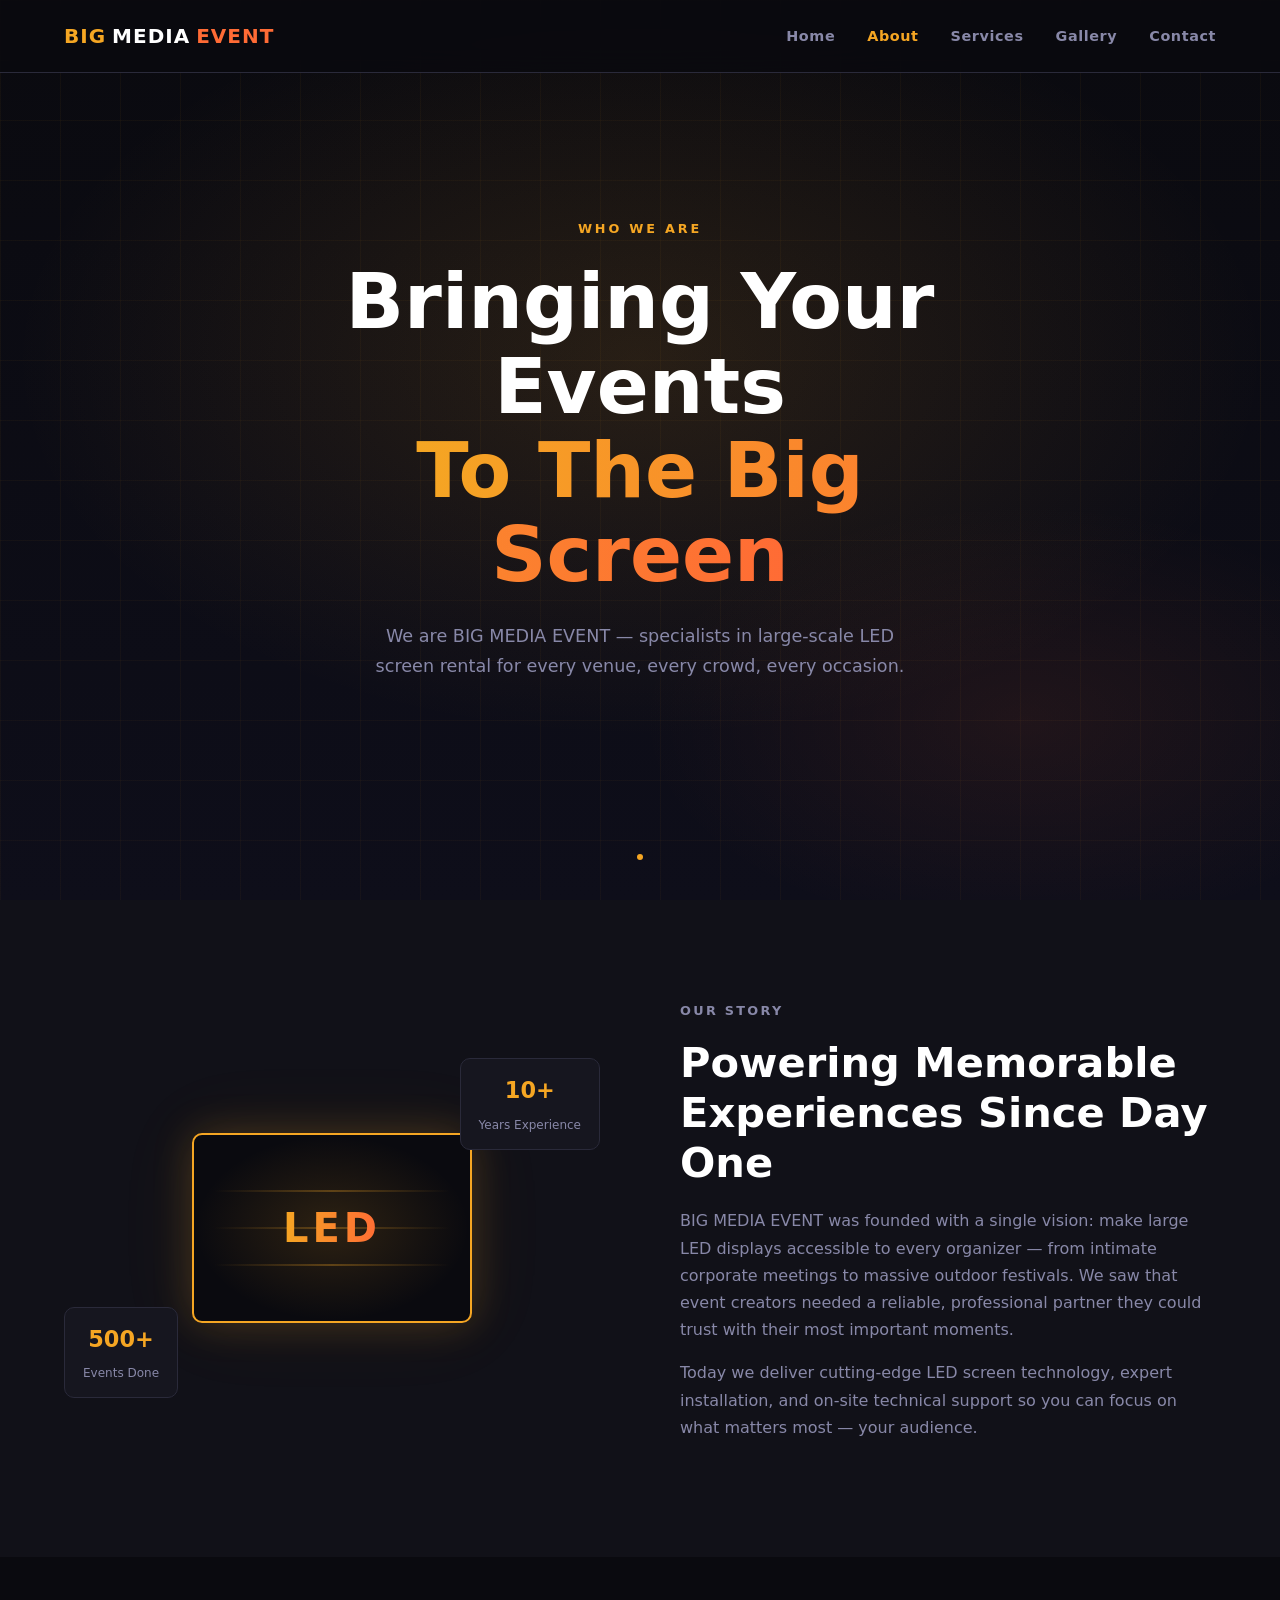
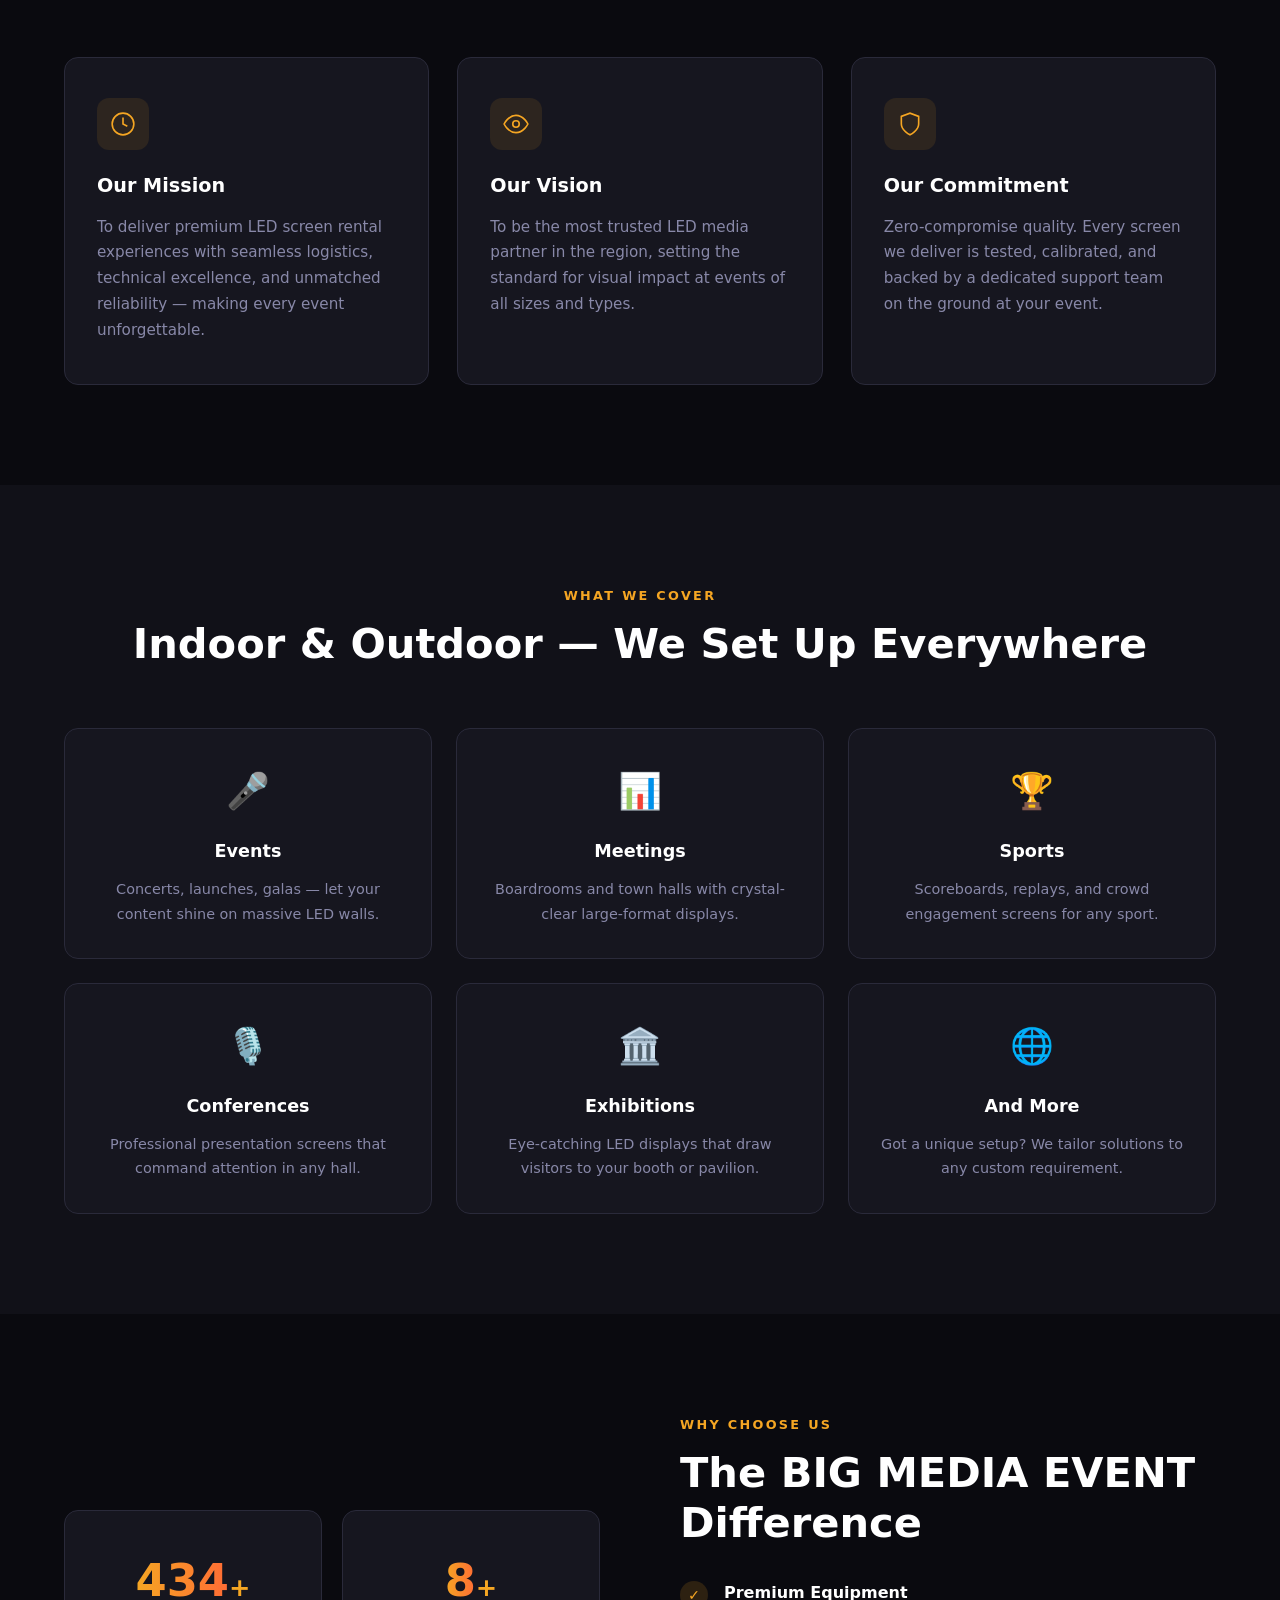
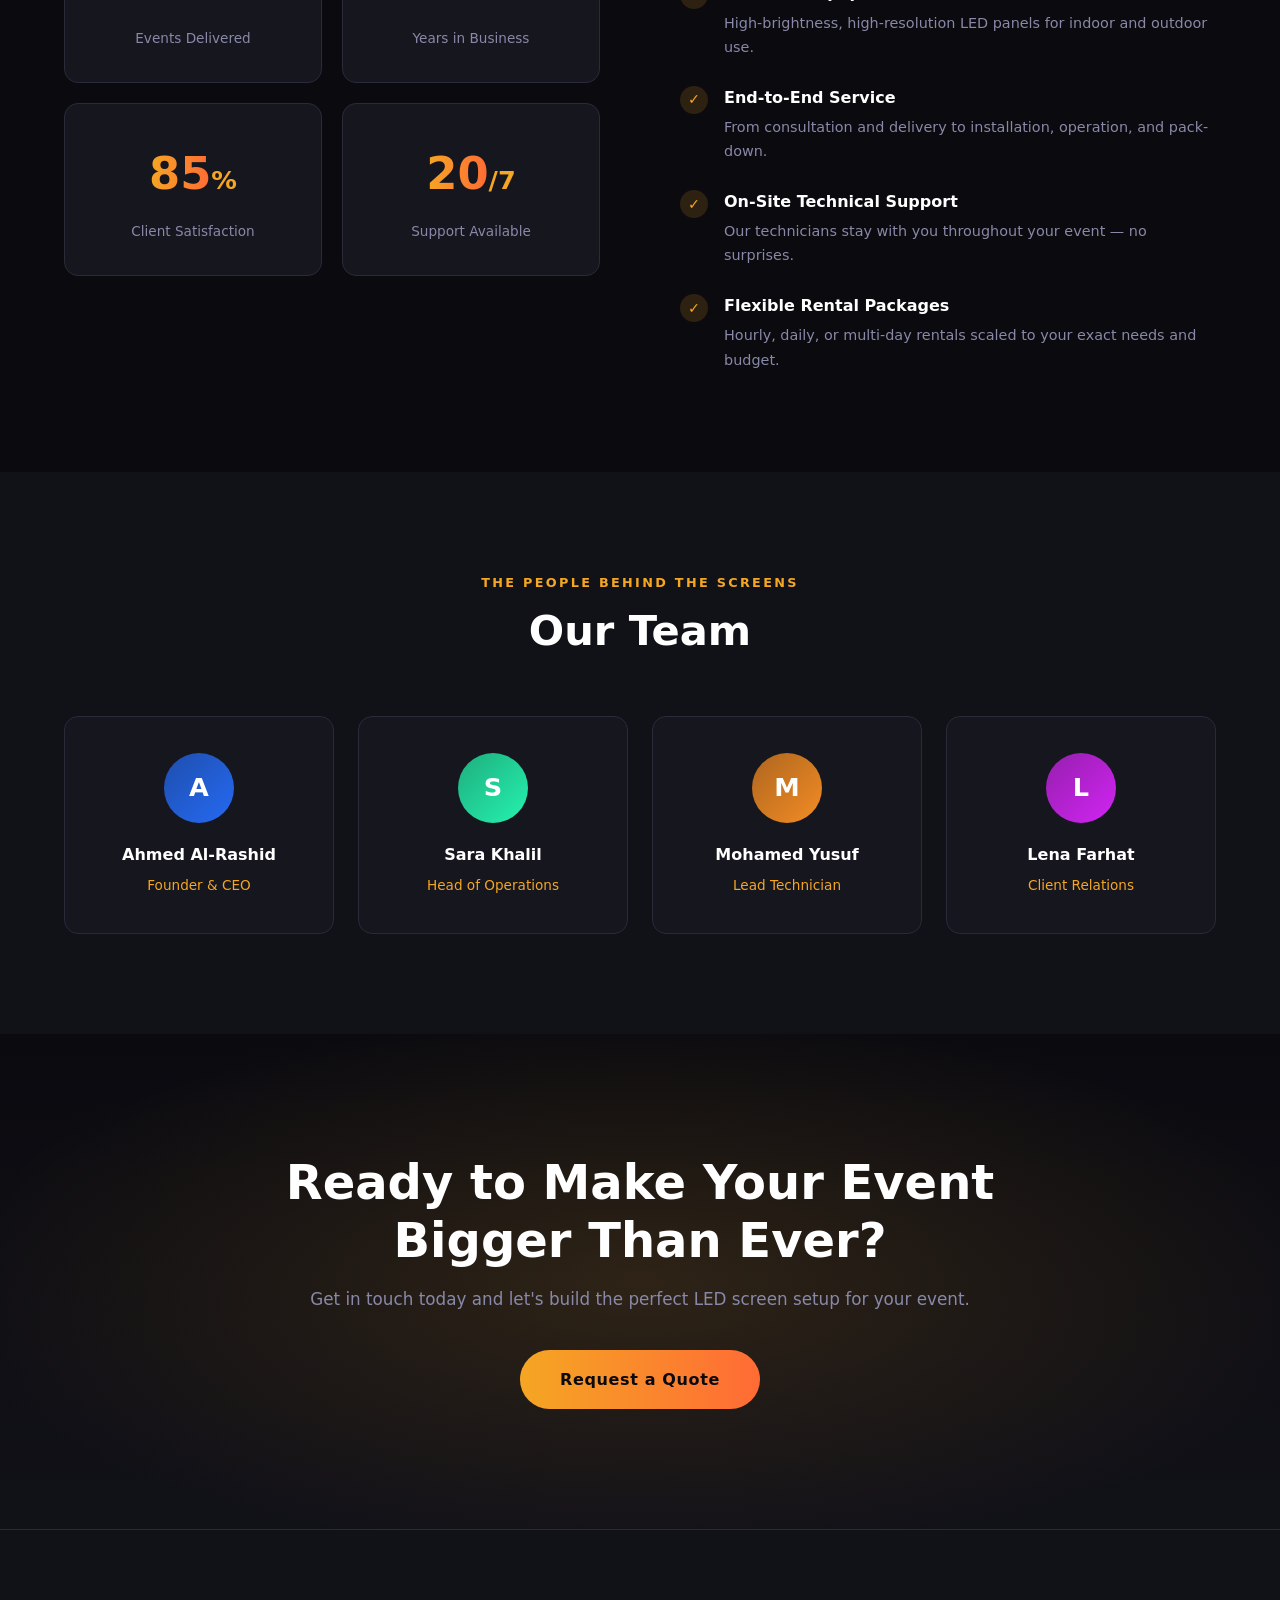
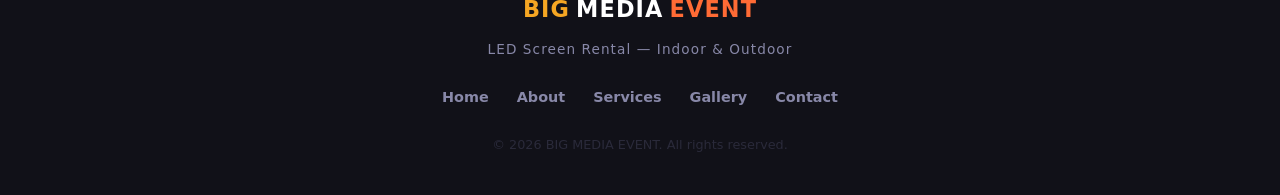
==== about.html @ 934702ff "Add About Us page with HTML, CSS, and JS - Full About Us page for BIG MEDIA EVENT LED screen rental " ====
<!DOCTYPE html>
<html lang="en">
<head>
  <meta charset="UTF-8" />
  <meta name="viewport" content="width=device-width, initial-scale=1.0" />
  <title>About Us | BIG MEDIA EVENT</title>
  <link rel="stylesheet" href="about.css" />
</head>
<body>

  <!-- NAV -->
  <header class="navbar">
    <div class="nav-container">
      <div class="logo">
        <span class="logo-big">BIG</span>
        <span class="logo-media">MEDIA</span>
        <span class="logo-event">EVENT</span>
      </div>
      <nav class="nav-links">
        <a href="#">Home</a>
        <a href="about.html" class="active">About</a>
        <a href="#">Services</a>
        <a href="#">Gallery</a>
        <a href="#">Contact</a>
      </nav>
      <button class="hamburger" id="hamburger" aria-label="Toggle menu">
        <span></span><span></span><span></span>
      </button>
    </div>
    <div class="mobile-menu" id="mobileMenu">
      <a href="#">Home</a>
      <a href="about.html" class="active">About</a>
      <a href="#">Services</a>
      <a href="#">Gallery</a>
      <a href="#">Contact</a>
    </div>
  </header>

  <!-- HERO -->
  <section class="hero">
    <div class="hero-bg"></div>
    <div class="hero-content" data-animate>
      <p class="hero-eyebrow">Who We Are</p>
      <h1>Bringing Your Events<br /><span>To The Big Screen</span></h1>
      <p class="hero-sub">
        We are BIG MEDIA EVENT — specialists in large-scale LED screen rental
        for every venue, every crowd, every occasion.
      </p>
    </div>
    <div class="hero-scroll">
      <div class="scroll-dot"></div>
    </div>
  </section>

  <!-- STORY -->
  <section class="story section">
    <div class="container grid-2">
      <div class="story-visual" data-animate>
        <div class="screen-mockup">
          <div class="screen-inner">
            <div class="screen-glow"></div>
            <div class="screen-lines">
              <div class="line l1"></div>
              <div class="line l2"></div>
              <div class="line l3"></div>
            </div>
            <span class="screen-label">LED</span>
          </div>
        </div>
        <div class="stat-badge b1"><strong>500+</strong><span>Events Done</span></div>
        <div class="stat-badge b2"><strong>10+</strong><span>Years Experience</span></div>
      </div>
      <div class="story-text" data-animate>
        <p class="section-eyebrow">Our Story</p>
        <h2>Powering Memorable<br />Experiences Since Day One</h2>
        <p>
          BIG MEDIA EVENT was founded with a single vision: make large LED displays
          accessible to every organizer — from intimate corporate meetings to
          massive outdoor festivals. We saw that event creators needed a reliable,
          professional partner they could trust with their most important moments.
        </p>
        <p>
          Today we deliver cutting-edge LED screen technology, expert installation,
          and on-site technical support so you can focus on what matters most —
          your audience.
        </p>
      </div>
    </div>
  </section>

  <!-- MISSION / VISION -->
  <section class="mv section">
    <div class="container">
      <div class="mv-grid">
        <div class="mv-card" data-animate>
          <div class="mv-icon">
            <svg viewBox="0 0 24 24" fill="none" stroke="currentColor" stroke-width="1.5">
              <circle cx="12" cy="12" r="10"/><path d="M12 6v6l4 2"/>
            </svg>
          </div>
          <h3>Our Mission</h3>
          <p>
            To deliver premium LED screen rental experiences with seamless
            logistics, technical excellence, and unmatched reliability — making
            every event unforgettable.
          </p>
        </div>
        <div class="mv-card" data-animate>
          <div class="mv-icon">
            <svg viewBox="0 0 24 24" fill="none" stroke="currentColor" stroke-width="1.5">
              <path d="M1 12s4-8 11-8 11 8 11 8-4 8-11 8-11-8-11-8z"/><circle cx="12" cy="12" r="3"/>
            </svg>
          </div>
          <h3>Our Vision</h3>
          <p>
            To be the most trusted LED media partner in the region, setting the
            standard for visual impact at events of all sizes and types.
          </p>
        </div>
        <div class="mv-card" data-animate>
          <div class="mv-icon">
            <svg viewBox="0 0 24 24" fill="none" stroke="currentColor" stroke-width="1.5">
              <path d="M12 22s8-4 8-10V5l-8-3-8 3v7c0 6 8 10 8 10z"/>
            </svg>
          </div>
          <h3>Our Commitment</h3>
          <p>
            Zero-compromise quality. Every screen we deliver is tested, calibrated,
            and backed by a dedicated support team on the ground at your event.
          </p>
        </div>
      </div>
    </div>
  </section>

  <!-- WHAT WE COVER -->
  <section class="services section">
    <div class="container">
      <div class="section-header" data-animate>
        <p class="section-eyebrow">What We Cover</p>
        <h2>Indoor & Outdoor — We Set Up Everywhere</h2>
      </div>
      <div class="services-grid">
        <div class="service-card" data-animate>
          <div class="service-icon">🎤</div>
          <h4>Events</h4>
          <p>Concerts, launches, galas — let your content shine on massive LED walls.</p>
        </div>
        <div class="service-card" data-animate>
          <div class="service-icon">📊</div>
          <h4>Meetings</h4>
          <p>Boardrooms and town halls with crystal-clear large-format displays.</p>
        </div>
        <div class="service-card" data-animate>
          <div class="service-icon">🏆</div>
          <h4>Sports</h4>
          <p>Scoreboards, replays, and crowd engagement screens for any sport.</p>
        </div>
        <div class="service-card" data-animate>
          <div class="service-icon">🎙️</div>
          <h4>Conferences</h4>
          <p>Professional presentation screens that command attention in any hall.</p>
        </div>
        <div class="service-card" data-animate>
          <div class="service-icon">🏛️</div>
          <h4>Exhibitions</h4>
          <p>Eye-catching LED displays that draw visitors to your booth or pavilion.</p>
        </div>
        <div class="service-card" data-animate>
          <div class="service-icon">🌐</div>
          <h4>And More</h4>
          <p>Got a unique setup? We tailor solutions to any custom requirement.</p>
        </div>
      </div>
    </div>
  </section>

  <!-- WHY US -->
  <section class="why section">
    <div class="container grid-2 flip">
      <div class="why-text" data-animate>
        <p class="section-eyebrow">Why Choose Us</p>
        <h2>The BIG MEDIA EVENT Difference</h2>
        <ul class="why-list">
          <li data-animate>
            <span class="check">✓</span>
            <div>
              <strong>Premium Equipment</strong>
              <p>High-brightness, high-resolution LED panels for indoor and outdoor use.</p>
            </div>
          </li>
          <li data-animate>
            <span class="check">✓</span>
            <div>
              <strong>End-to-End Service</strong>
              <p>From consultation and delivery to installation, operation, and pack-down.</p>
            </div>
          </li>
          <li data-animate>
            <span class="check">✓</span>
            <div>
              <strong>On-Site Technical Support</strong>
              <p>Our technicians stay with you throughout your event — no surprises.</p>
            </div>
          </li>
          <li data-animate>
            <span class="check">✓</span>
            <div>
              <strong>Flexible Rental Packages</strong>
              <p>Hourly, daily, or multi-day rentals scaled to your exact needs and budget.</p>
            </div>
          </li>
        </ul>
      </div>
      <div class="why-visual" data-animate>
        <div class="stats-block">
          <div class="stat">
            <span class="stat-num" data-count="500">0</span><span class="stat-plus">+</span>
            <p>Events Delivered</p>
          </div>
          <div class="stat">
            <span class="stat-num" data-count="10">0</span><span class="stat-plus">+</span>
            <p>Years in Business</p>
          </div>
          <div class="stat">
            <span class="stat-num" data-count="98">0</span><span class="stat-plus">%</span>
            <p>Client Satisfaction</p>
          </div>
          <div class="stat">
            <span class="stat-num" data-count="24">0</span><span class="stat-plus">/7</span>
            <p>Support Available</p>
          </div>
        </div>
      </div>
    </div>
  </section>

  <!-- TEAM -->
  <section class="team section">
    <div class="container">
      <div class="section-header" data-animate>
        <p class="section-eyebrow">The People Behind The Screens</p>
        <h2>Our Team</h2>
      </div>
      <div class="team-grid">
        <div class="team-card" data-animate>
          <div class="team-avatar" style="--hue:220">A</div>
          <h4>Ahmed Al-Rashid</h4>
          <p>Founder & CEO</p>
        </div>
        <div class="team-card" data-animate>
          <div class="team-avatar" style="--hue:160">S</div>
          <h4>Sara Khalil</h4>
          <p>Head of Operations</p>
        </div>
        <div class="team-card" data-animate>
          <div class="team-avatar" style="--hue:30">M</div>
          <h4>Mohamed Yusuf</h4>
          <p>Lead Technician</p>
        </div>
        <div class="team-card" data-animate>
          <div class="team-avatar" style="--hue:290">L</div>
          <h4>Lena Farhat</h4>
          <p>Client Relations</p>
        </div>
      </div>
    </div>
  </section>

  <!-- CTA -->
  <section class="cta section">
    <div class="cta-bg"></div>
    <div class="container cta-inner" data-animate>
      <h2>Ready to Make Your Event<br />Bigger Than Ever?</h2>
      <p>Get in touch today and let's build the perfect LED screen setup for your event.</p>
      <a href="#" class="btn-primary">Request a Quote</a>
    </div>
  </section>

  <!-- FOOTER -->
  <footer class="footer">
    <div class="container footer-inner">
      <div class="logo">
        <span class="logo-big">BIG</span>
        <span class="logo-media">MEDIA</span>
        <span class="logo-event">EVENT</span>
      </div>
      <p class="footer-tagline">LED Screen Rental — Indoor & Outdoor</p>
      <div class="footer-links">
        <a href="#">Home</a>
        <a href="about.html">About</a>
        <a href="#">Services</a>
        <a href="#">Gallery</a>
        <a href="#">Contact</a>
      </div>
      <p class="footer-copy">&copy; 2026 BIG MEDIA EVENT. All rights reserved.</p>
    </div>
  </footer>

  <script src="about.js"></script>
</body>
</html>
---- about.css ----
/* =============================
   RESET & BASE
============================= */
*, *::before, *::after { box-sizing: border-box; margin: 0; padding: 0; }

:root {
  --clr-bg:       #0a0a0f;
  --clr-surface:  #111118;
  --clr-card:     #16161f;
  --clr-border:   #2a2a3a;
  --clr-primary:  #f5a623;
  --clr-accent:   #ff6b35;
  --clr-text:     #e8e8f0;
  --clr-muted:    #8888a8;
  --clr-white:    #ffffff;
  --radius:       14px;
  --transition:   0.35s ease;
  --max-w:        1200px;
}

html { scroll-behavior: smooth; }

body {
  background: var(--clr-bg);
  color: var(--clr-text);
  font-family: 'Segoe UI', system-ui, -apple-system, sans-serif;
  font-size: 16px;
  line-height: 1.7;
  overflow-x: hidden;
}

/* =============================
   UTILITY
============================= */
.container {
  width: 90%;
  max-width: var(--max-w);
  margin-inline: auto;
}

.section { padding: 100px 0; }

.section-eyebrow {
  font-size: 0.8rem;
  font-weight: 700;
  letter-spacing: 0.18em;
  text-transform: uppercase;
  color: var(--clr-primary);
  margin-bottom: 12px;
}

.section-header {
  text-align: center;
  margin-bottom: 60px;
}

.section-header h2 { font-size: clamp(1.8rem, 3.5vw, 2.6rem); }

h2 {
  font-size: clamp(1.8rem, 3.5vw, 2.6rem);
  font-weight: 800;
  line-height: 1.2;
  color: var(--clr-white);
}

.grid-2 {
  display: grid;
  grid-template-columns: 1fr 1fr;
  gap: 80px;
  align-items: center;
}

.flip { direction: rtl; }
.flip > * { direction: ltr; }

/* =============================
   ANIMATIONS
============================= */
[data-animate] {
  opacity: 0;
  transform: translateY(30px);
  transition: opacity 0.7s ease, transform 0.7s ease;
}
[data-animate].visible {
  opacity: 1;
  transform: translateY(0);
}

/* =============================
   NAVBAR
============================= */
.navbar {
  position: fixed;
  top: 0; left: 0; right: 0;
  z-index: 1000;
  background: rgba(10,10,15,0.85);
  backdrop-filter: blur(16px);
  border-bottom: 1px solid var(--clr-border);
}

.nav-container {
  width: 90%;
  max-width: var(--max-w);
  margin-inline: auto;
  display: flex;
  align-items: center;
  justify-content: space-between;
  height: 72px;
}

.logo {
  font-size: 1.25rem;
  font-weight: 900;
  letter-spacing: 0.05em;
  display: flex;
  gap: 6px;
}
.logo-big    { color: var(--clr-primary); }
.logo-media  { color: var(--clr-white); }
.logo-event  { color: var(--clr-accent); }

.nav-links {
  display: flex;
  gap: 32px;
}

.nav-links a {
  color: var(--clr-muted);
  text-decoration: none;
  font-size: 0.9rem;
  font-weight: 600;
  letter-spacing: 0.04em;
  transition: color var(--transition);
}
.nav-links a:hover,
.nav-links a.active { color: var(--clr-primary); }

.hamburger {
  display: none;
  flex-direction: column;
  gap: 5px;
  background: none;
  border: none;
  cursor: pointer;
  padding: 4px;
}
.hamburger span {
  display: block;
  width: 24px;
  height: 2px;
  background: var(--clr-text);
  border-radius: 2px;
  transition: var(--transition);
}

.mobile-menu {
  display: none;
  flex-direction: column;
  gap: 0;
  background: var(--clr-surface);
  border-top: 1px solid var(--clr-border);
  padding: 16px 24px;
}
.mobile-menu a {
  color: var(--clr-muted);
  text-decoration: none;
  font-size: 1rem;
  font-weight: 600;
  padding: 10px 0;
  border-bottom: 1px solid var(--clr-border);
  transition: color var(--transition);
}
.mobile-menu a:last-child { border-bottom: none; }
.mobile-menu a.active,
.mobile-menu a:hover { color: var(--clr-primary); }
.mobile-menu.open { display: flex; }

/* =============================
   HERO
============================= */
.hero {
  position: relative;
  min-height: 100vh;
  display: flex;
  align-items: center;
  justify-content: center;
  overflow: hidden;
  text-align: center;
}

.hero-bg {
  position: absolute;
  inset: 0;
  background:
    radial-gradient(ellipse 70% 60% at 50% 40%, rgba(245,166,35,0.12) 0%, transparent 70%),
    radial-gradient(ellipse 50% 40% at 80% 80%, rgba(255,107,53,0.08) 0%, transparent 60%),
    linear-gradient(180deg, #0a0a0f 0%, #0e0e1a 100%);
}

/* animated grid lines */
.hero-bg::after {
  content: '';
  position: absolute;
  inset: 0;
  background-image:
    linear-gradient(rgba(245,166,35,0.04) 1px, transparent 1px),
    linear-gradient(90deg, rgba(245,166,35,0.04) 1px, transparent 1px);
  background-size: 60px 60px;
  animation: gridMove 12s linear infinite;
}

@keyframes gridMove {
  0%   { background-position: 0 0; }
  100% { background-position: 60px 60px; }
}

.hero-content {
  position: relative;
  z-index: 1;
  max-width: 760px;
  padding: 0 24px;
}

.hero-eyebrow {
  font-size: 0.8rem;
  font-weight: 700;
  letter-spacing: 0.22em;
  text-transform: uppercase;
  color: var(--clr-primary);
  margin-bottom: 20px;
}

.hero-content h1 {
  font-size: clamp(2.4rem, 6vw, 5rem);
  font-weight: 900;
  line-height: 1.1;
  color: var(--clr-white);
  margin-bottom: 24px;
}
.hero-content h1 span {
  background: linear-gradient(90deg, var(--clr-primary), var(--clr-accent));
  -webkit-background-clip: text;
  -webkit-text-fill-color: transparent;
  background-clip: text;
}

.hero-sub {
  font-size: 1.1rem;
  color: var(--clr-muted);
  max-width: 540px;
  margin-inline: auto;
}

.hero-scroll {
  position: absolute;
  bottom: 40px;
  left: 50%;
  transform: translateX(-50%);
  z-index: 1;
}

.scroll-dot {
  width: 6px;
  height: 6px;
  background: var(--clr-primary);
  border-radius: 50%;
  animation: scrollBounce 1.5s ease-in-out infinite;
}
@keyframes scrollBounce {
  0%, 100% { transform: translateY(0); opacity: 1; }
  50%       { transform: translateY(12px); opacity: 0.3; }
}

/* =============================
   STORY
============================= */
.story { background: var(--clr-surface); }

.story-visual {
  position: relative;
  display: flex;
  align-items: center;
  justify-content: center;
  min-height: 360px;
}

.screen-mockup {
  width: 280px;
  height: 190px;
  border-radius: 10px;
  border: 2px solid var(--clr-primary);
  background: #0a0a0f;
  position: relative;
  overflow: hidden;
  box-shadow:
    0 0 40px rgba(245,166,35,0.2),
    0 0 80px rgba(245,166,35,0.08);
}

.screen-inner {
  position: absolute;
  inset: 0;
  display: flex;
  align-items: center;
  justify-content: center;
}

.screen-glow {
  position: absolute;
  inset: 0;
  background: radial-gradient(ellipse at center, rgba(245,166,35,0.15) 0%, transparent 70%);
  animation: pulse 3s ease-in-out infinite;
}
@keyframes pulse {
  0%, 100% { opacity: 0.6; }
  50%       { opacity: 1; }
}

.screen-lines {
  position: absolute;
  inset: 0;
  display: flex;
  flex-direction: column;
  justify-content: space-evenly;
  padding: 20px;
}
.line {
  height: 2px;
  background: linear-gradient(90deg, transparent, var(--clr-primary), transparent);
  opacity: 0.3;
  animation: lineScan 2.5s ease-in-out infinite;
}
.l1 { animation-delay: 0s; }
.l2 { animation-delay: 0.5s; }
.l3 { animation-delay: 1s; }
@keyframes lineScan {
  0%, 100% { opacity: 0.15; transform: scaleX(0.6); }
  50%       { opacity: 0.6;  transform: scaleX(1); }
}

.screen-label {
  position: relative;
  font-size: 2.5rem;
  font-weight: 900;
  letter-spacing: 0.1em;
  background: linear-gradient(90deg, var(--clr-primary), var(--clr-accent));
  -webkit-background-clip: text;
  -webkit-text-fill-color: transparent;
  background-clip: text;
}

.stat-badge {
  position: absolute;
  background: var(--clr-card);
  border: 1px solid var(--clr-border);
  border-radius: 10px;
  padding: 12px 18px;
  text-align: center;
  backdrop-filter: blur(8px);
}
.stat-badge strong {
  display: block;
  font-size: 1.4rem;
  font-weight: 800;
  color: var(--clr-primary);
}
.stat-badge span {
  font-size: 0.75rem;
  color: var(--clr-muted);
  white-space: nowrap;
}
.b1 { bottom: 10px; left: 0; }
.b2 { top: 10px; right: 0; }

.story-text p {
  color: var(--clr-muted);
  margin-bottom: 16px;
}
.story-text h2 { margin-bottom: 20px; }

/* =============================
   MISSION / VISION
============================= */
.mv { background: var(--clr-bg); }

.mv-grid {
  display: grid;
  grid-template-columns: repeat(3, 1fr);
  gap: 28px;
}

.mv-card {
  background: var(--clr-card);
  border: 1px solid var(--clr-border);
  border-radius: var(--radius);
  padding: 40px 32px;
  transition: border-color var(--transition), transform var(--transition);
}
.mv-card:hover {
  border-color: var(--clr-primary);
  transform: translateY(-6px);
}

.mv-icon {
  width: 52px;
  height: 52px;
  background: rgba(245,166,35,0.1);
  border-radius: 12px;
  display: flex;
  align-items: center;
  justify-content: center;
  margin-bottom: 20px;
  color: var(--clr-primary);
}
.mv-icon svg { width: 26px; height: 26px; }

.mv-card h3 {
  font-size: 1.2rem;
  font-weight: 700;
  color: var(--clr-white);
  margin-bottom: 12px;
}
.mv-card p { color: var(--clr-muted); font-size: 0.95rem; }

/* =============================
   SERVICES
============================= */
.services { background: var(--clr-surface); }

.services-grid {
  display: grid;
  grid-template-columns: repeat(3, 1fr);
  gap: 24px;
}

.service-card {
  background: var(--clr-card);
  border: 1px solid var(--clr-border);
  border-radius: var(--radius);
  padding: 32px 28px;
  text-align: center;
  transition: border-color var(--transition), transform var(--transition), box-shadow var(--transition);
}
.service-card:hover {
  border-color: var(--clr-accent);
  transform: translateY(-6px);
  box-shadow: 0 12px 40px rgba(255,107,53,0.12);
}

.service-icon { font-size: 2.2rem; margin-bottom: 16px; }

.service-card h4 {
  font-size: 1.1rem;
  font-weight: 700;
  color: var(--clr-white);
  margin-bottom: 10px;
}
.service-card p { color: var(--clr-muted); font-size: 0.9rem; }

/* =============================
   WHY US
============================= */
.why { background: var(--clr-bg); }

.why-text h2 { margin-bottom: 32px; }

.why-list {
  list-style: none;
  display: flex;
  flex-direction: column;
  gap: 24px;
}
.why-list li {
  display: flex;
  gap: 16px;
  align-items: flex-start;
}

.check {
  flex-shrink: 0;
  width: 28px;
  height: 28px;
  background: rgba(245,166,35,0.15);
  border-radius: 50%;
  display: flex;
  align-items: center;
  justify-content: center;
  color: var(--clr-primary);
  font-weight: 700;
  font-size: 0.9rem;
  margin-top: 2px;
}

.why-list strong {
  display: block;
  font-size: 1rem;
  color: var(--clr-white);
  margin-bottom: 4px;
}
.why-list p { color: var(--clr-muted); font-size: 0.9rem; margin: 0; }

.stats-block {
  display: grid;
  grid-template-columns: 1fr 1fr;
  gap: 20px;
}

.stat {
  background: var(--clr-card);
  border: 1px solid var(--clr-border);
  border-radius: var(--radius);
  padding: 32px 24px;
  text-align: center;
  transition: border-color var(--transition);
}
.stat:hover { border-color: var(--clr-primary); }

.stat-num {
  font-size: 2.8rem;
  font-weight: 900;
  background: linear-gradient(90deg, var(--clr-primary), var(--clr-accent));
  -webkit-background-clip: text;
  -webkit-text-fill-color: transparent;
  background-clip: text;
}
.stat-plus {
  font-size: 1.6rem;
  font-weight: 900;
  color: var(--clr-primary);
}
.stat p {
  color: var(--clr-muted);
  font-size: 0.85rem;
  margin-top: 8px;
}

/* =============================
   TEAM
============================= */
.team { background: var(--clr-surface); }

.team-grid {
  display: grid;
  grid-template-columns: repeat(4, 1fr);
  gap: 24px;
}

.team-card {
  background: var(--clr-card);
  border: 1px solid var(--clr-border);
  border-radius: var(--radius);
  padding: 36px 24px;
  text-align: center;
  transition: border-color var(--transition), transform var(--transition);
}
.team-card:hover {
  border-color: var(--clr-primary);
  transform: translateY(-6px);
}

.team-avatar {
  width: 70px;
  height: 70px;
  border-radius: 50%;
  display: flex;
  align-items: center;
  justify-content: center;
  font-size: 1.6rem;
  font-weight: 900;
  color: var(--clr-white);
  margin: 0 auto 18px;
  background: linear-gradient(135deg, hsl(var(--hue), 70%, 40%), hsl(var(--hue), 90%, 55%));
}

.team-card h4 {
  font-size: 1rem;
  font-weight: 700;
  color: var(--clr-white);
  margin-bottom: 6px;
}
.team-card p { color: var(--clr-primary); font-size: 0.85rem; }

/* =============================
   CTA
============================= */
.cta {
  position: relative;
  text-align: center;
  overflow: hidden;
  padding: 120px 0;
}

.cta-bg {
  position: absolute;
  inset: 0;
  background:
    radial-gradient(ellipse 80% 80% at 50% 50%, rgba(245,166,35,0.14) 0%, transparent 70%),
    linear-gradient(180deg, var(--clr-bg), var(--clr-surface));
}

.cta-inner {
  position: relative;
  z-index: 1;
}
.cta-inner h2 { font-size: clamp(1.8rem, 4vw, 3rem); margin-bottom: 16px; }
.cta-inner p { color: var(--clr-muted); font-size: 1.05rem; margin-bottom: 36px; }

.btn-primary {
  display: inline-block;
  background: linear-gradient(90deg, var(--clr-primary), var(--clr-accent));
  color: #0a0a0f;
  font-weight: 800;
  font-size: 1rem;
  padding: 16px 40px;
  border-radius: 50px;
  text-decoration: none;
  letter-spacing: 0.04em;
  transition: transform var(--transition), box-shadow var(--transition);
}
.btn-primary:hover {
  transform: translateY(-3px) scale(1.03);
  box-shadow: 0 12px 40px rgba(245,166,35,0.35);
}

/* =============================
   FOOTER
============================= */
.footer {
  background: var(--clr-surface);
  border-top: 1px solid var(--clr-border);
  padding: 60px 0 40px;
}

.footer-inner { text-align: center; }

.footer .logo {
  font-size: 1.4rem;
  justify-content: center;
  margin-bottom: 10px;
}

.footer-tagline {
  color: var(--clr-muted);
  font-size: 0.85rem;
  margin-bottom: 24px;
  letter-spacing: 0.08em;
}

.footer-links {
  display: flex;
  justify-content: center;
  gap: 28px;
  flex-wrap: wrap;
  margin-bottom: 24px;
}
.footer-links a {
  color: var(--clr-muted);
  text-decoration: none;
  font-size: 0.9rem;
  font-weight: 600;
  transition: color var(--transition);
}
.footer-links a:hover { color: var(--clr-primary); }

.footer-copy { color: var(--clr-border); font-size: 0.8rem; }

/* =============================
   RESPONSIVE
============================= */
@media (max-width: 1024px) {
  .mv-grid         { grid-template-columns: 1fr 1fr; }
  .services-grid   { grid-template-columns: 1fr 1fr; }
  .team-grid       { grid-template-columns: 1fr 1fr; }
}

@media (max-width: 768px) {
  .nav-links { display: none; }
  .hamburger { display: flex; }

  .grid-2  { grid-template-columns: 1fr; gap: 48px; }
  .flip    { direction: ltr; }

  .mv-grid       { grid-template-columns: 1fr; }
  .services-grid { grid-template-columns: 1fr 1fr; }
  .team-grid     { grid-template-columns: 1fr 1fr; }
  .stats-block   { grid-template-columns: 1fr 1fr; }

  .story-visual { min-height: 280px; }
  .screen-mockup { width: 220px; height: 150px; }
  .b1 { bottom: 0; left: 10px; }
  .b2 { top: 0; right: 10px; }

  .section { padding: 70px 0; }
}

@media (max-width: 480px) {
  .services-grid { grid-template-columns: 1fr; }
  .team-grid     { grid-template-columns: 1fr; }
}
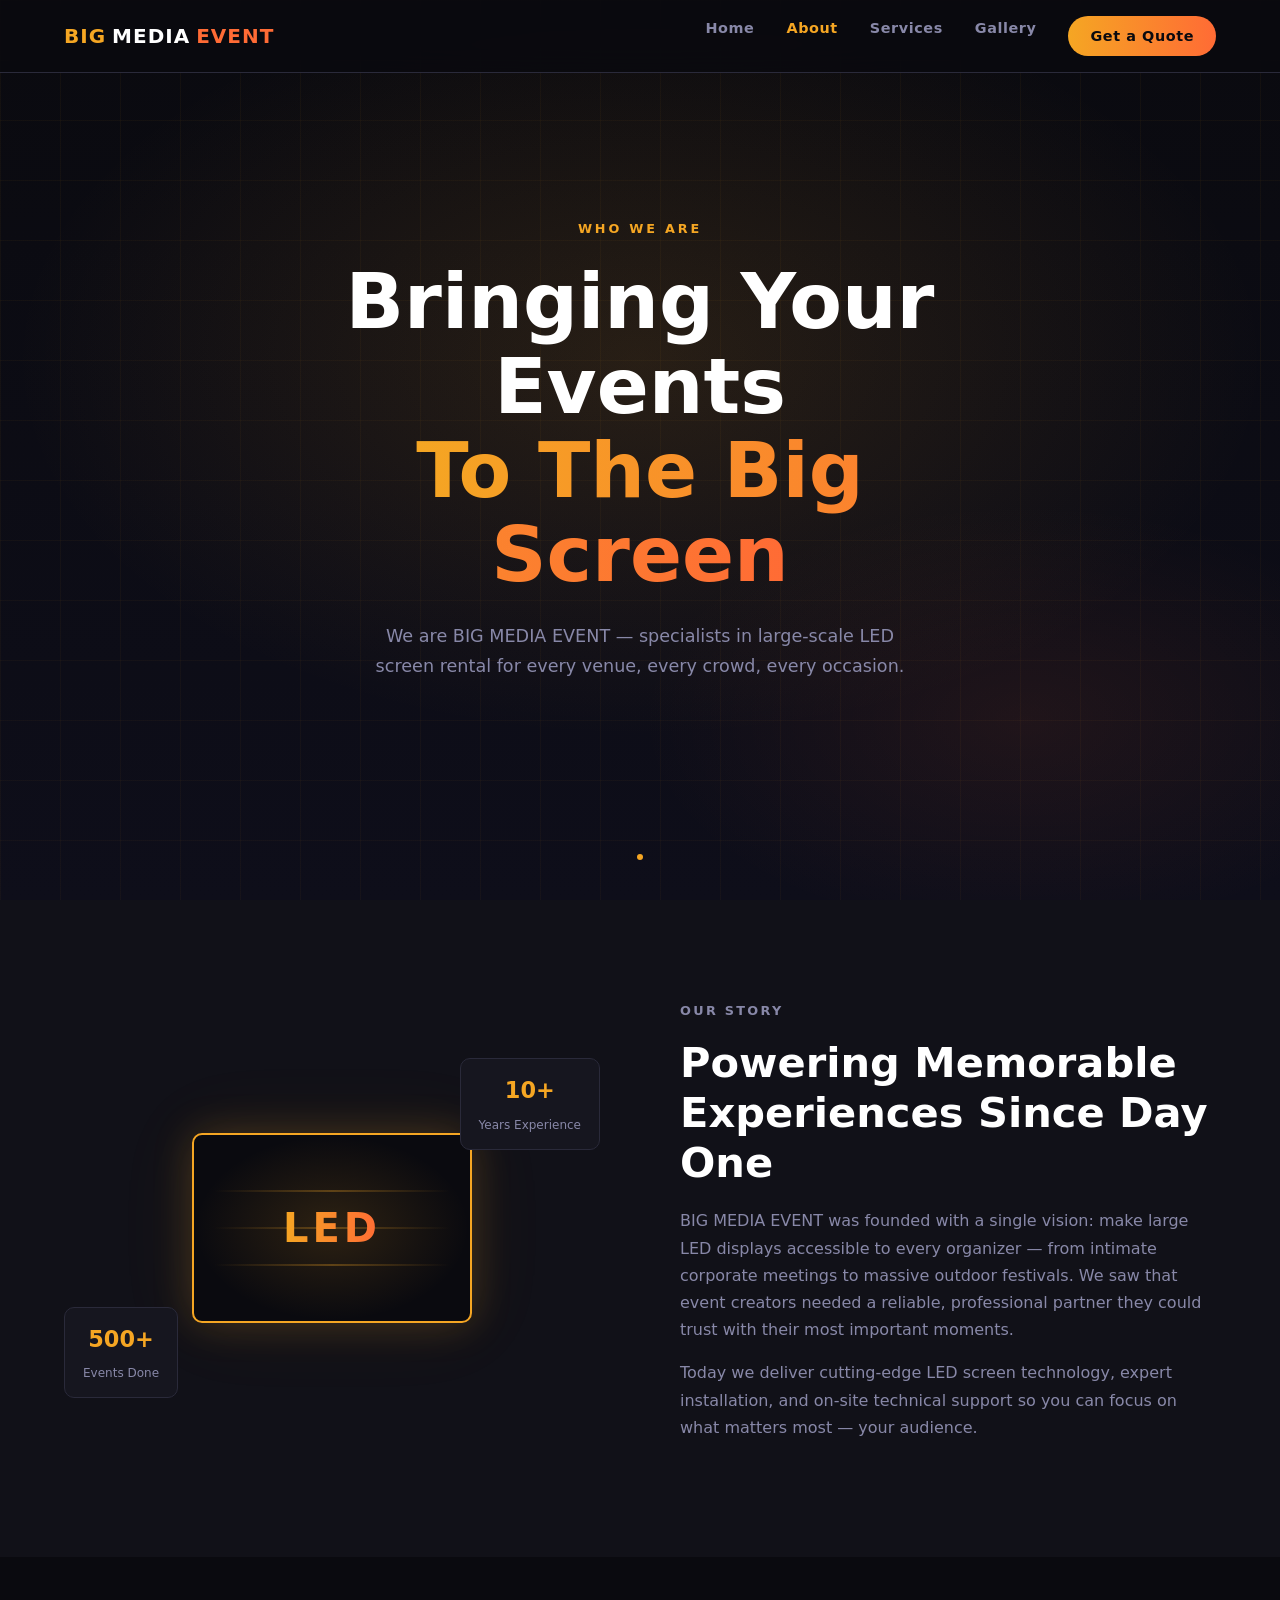
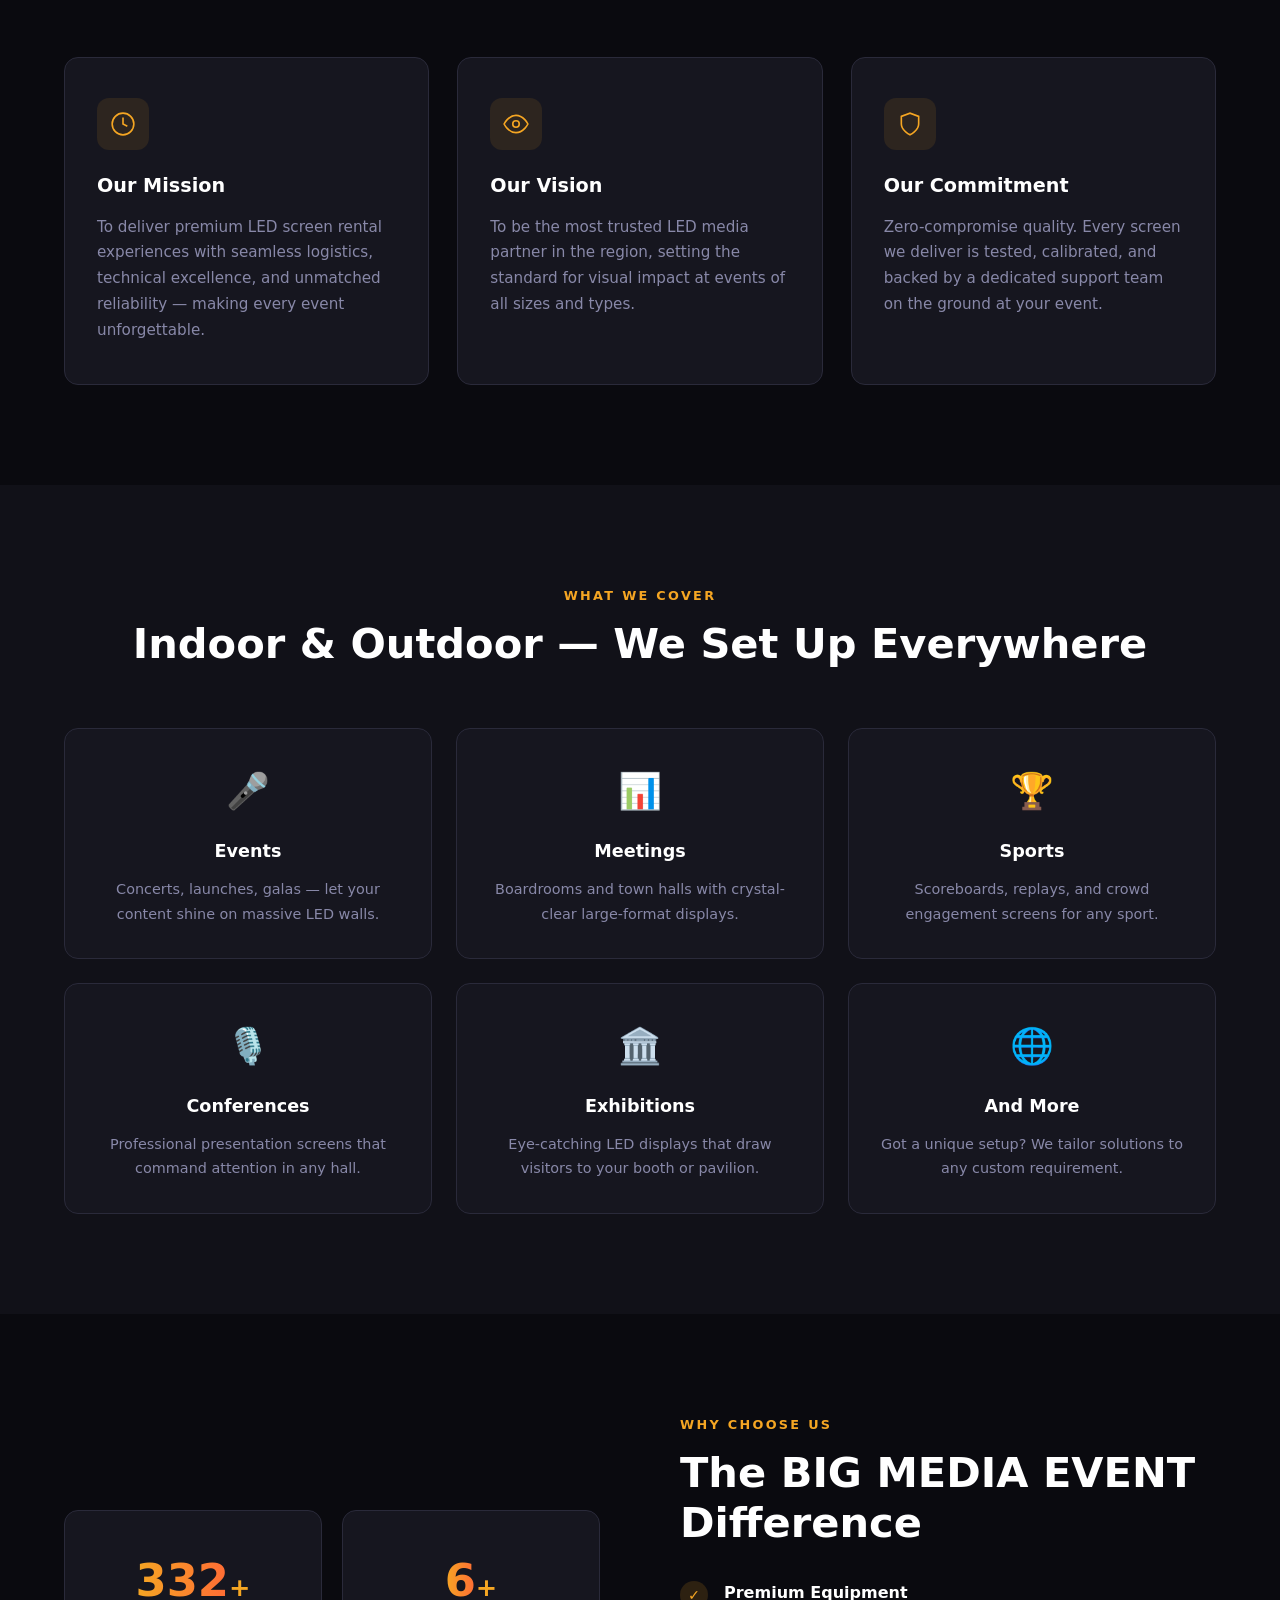
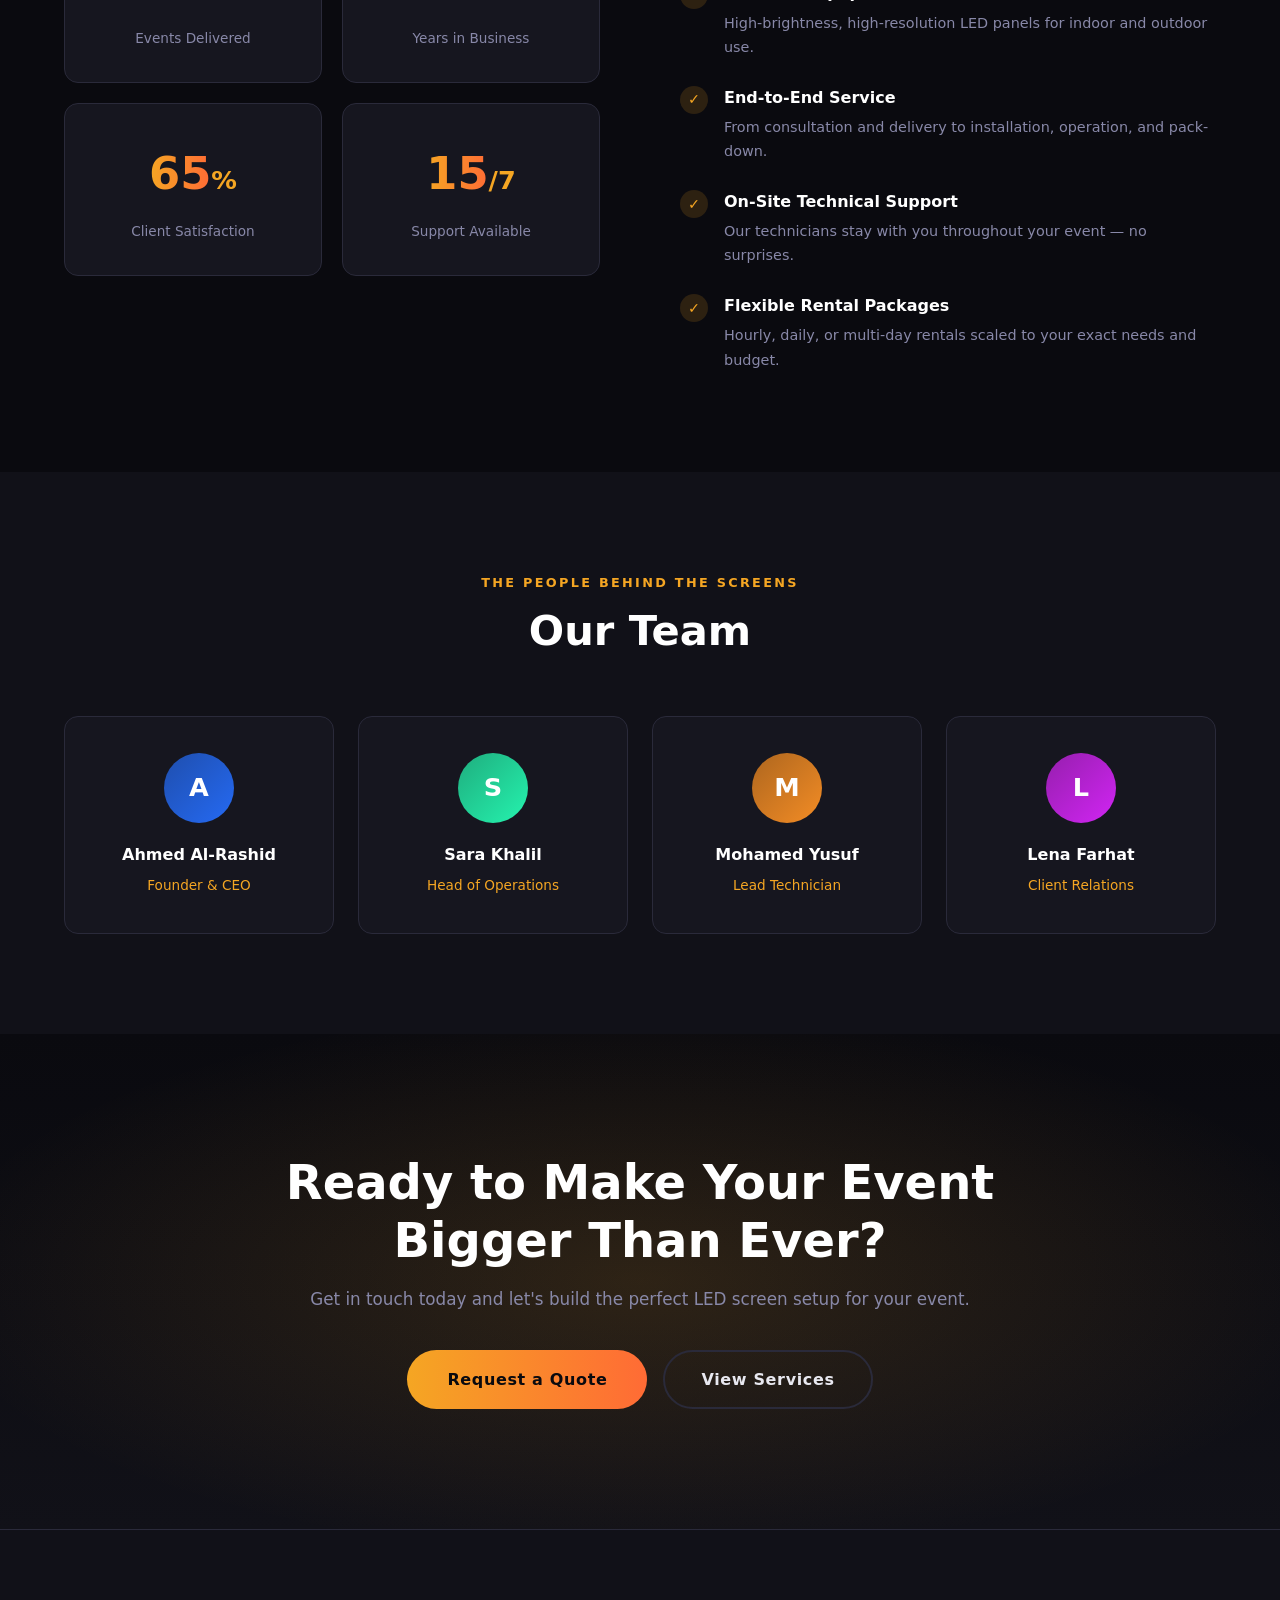
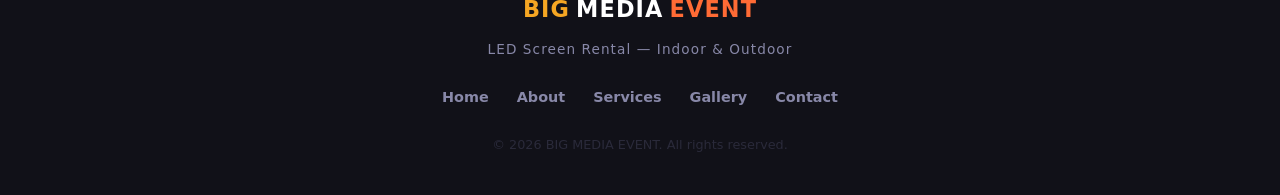
==== commit 88d702eb: "Add Homepage and Services page + shared style system - index.html: Full homepage with Hero, Trust st" ====
--- a/about.html
+++ b/about.html
@@ -4,6 +4,7 @@
   <meta charset="UTF-8" />
   <meta name="viewport" content="width=device-width, initial-scale=1.0" />
   <title>About Us | BIG MEDIA EVENT</title>
+  <link rel="stylesheet" href="style.css" />
   <link rel="stylesheet" href="about.css" />
 </head>
 <body>
@@ -11,28 +12,28 @@
   <!-- NAV -->
   <header class="navbar">
     <div class="nav-container">
-      <div class="logo">
+      <a href="index.html" class="logo">
         <span class="logo-big">BIG</span>
         <span class="logo-media">MEDIA</span>
         <span class="logo-event">EVENT</span>
-      </div>
+      </a>
       <nav class="nav-links">
-        <a href="#">Home</a>
+        <a href="index.html">Home</a>
         <a href="about.html" class="active">About</a>
-        <a href="#">Services</a>
+        <a href="services.html">Services</a>
         <a href="#">Gallery</a>
-        <a href="#">Contact</a>
+        <a href="#" class="nav-cta">Get a Quote</a>
       </nav>
       <button class="hamburger" id="hamburger" aria-label="Toggle menu">
         <span></span><span></span><span></span>
       </button>
     </div>
     <div class="mobile-menu" id="mobileMenu">
-      <a href="#">Home</a>
+      <a href="index.html">Home</a>
       <a href="about.html" class="active">About</a>
-      <a href="#">Services</a>
+      <a href="services.html">Services</a>
       <a href="#">Gallery</a>
-      <a href="#">Contact</a>
+      <a href="#">Get a Quote</a>
     </div>
   </header>
 
@@ -56,7 +57,7 @@
   <section class="story section">
     <div class="container grid-2">
       <div class="story-visual" data-animate>
-        <div class="screen-mockup">
+        <div class="screen-mockup" style="width:280px;height:190px">
           <div class="screen-inner">
             <div class="screen-glow"></div>
             <div class="screen-lines">
@@ -273,23 +274,26 @@
     <div class="container cta-inner" data-animate>
       <h2>Ready to Make Your Event<br />Bigger Than Ever?</h2>
       <p>Get in touch today and let's build the perfect LED screen setup for your event.</p>
-      <a href="#" class="btn-primary">Request a Quote</a>
+      <div class="cta-buttons">
+        <a href="#" class="btn-primary">Request a Quote</a>
+        <a href="services.html" class="btn-outline">View Services</a>
+      </div>
     </div>
   </section>
 
   <!-- FOOTER -->
   <footer class="footer">
     <div class="container footer-inner">
-      <div class="logo">
+      <a href="index.html" class="logo" style="justify-content:center;margin-bottom:10px">
         <span class="logo-big">BIG</span>
         <span class="logo-media">MEDIA</span>
         <span class="logo-event">EVENT</span>
-      </div>
+      </a>
       <p class="footer-tagline">LED Screen Rental — Indoor & Outdoor</p>
       <div class="footer-links">
-        <a href="#">Home</a>
+        <a href="index.html">Home</a>
         <a href="about.html">About</a>
-        <a href="#">Services</a>
+        <a href="services.html">Services</a>
         <a href="#">Gallery</a>
         <a href="#">Contact</a>
       </div>
@@ -297,6 +301,6 @@
     </div>
   </footer>
 
-  <script src="about.js"></script>
+  <script src="main.js"></script>
 </body>
 </html>
--- a/style.css
+++ b/style.css
@@ -0,0 +1,427 @@
+/* ============================================================
+   STYLE.CSS — Shared across all pages
+   BIG MEDIA EVENT
+============================================================ */
+
+/* =============================
+   RESET & BASE
+============================= */
+*, *::before, *::after { box-sizing: border-box; margin: 0; padding: 0; }
+
+:root {
+  --clr-bg:       #0a0a0f;
+  --clr-surface:  #111118;
+  --clr-card:     #16161f;
+  --clr-border:   #2a2a3a;
+  --clr-primary:  #f5a623;
+  --clr-accent:   #ff6b35;
+  --clr-text:     #e8e8f0;
+  --clr-muted:    #8888a8;
+  --clr-white:    #ffffff;
+  --radius:       14px;
+  --transition:   0.35s ease;
+  --max-w:        1200px;
+}
+
+html { scroll-behavior: smooth; }
+
+body {
+  background: var(--clr-bg);
+  color: var(--clr-text);
+  font-family: 'Segoe UI', system-ui, -apple-system, sans-serif;
+  font-size: 16px;
+  line-height: 1.7;
+  overflow-x: hidden;
+}
+
+/* =============================
+   UTILITY
+============================= */
+.container {
+  width: 90%;
+  max-width: var(--max-w);
+  margin-inline: auto;
+}
+
+.section { padding: 100px 0; }
+
+.section-eyebrow {
+  font-size: 0.8rem;
+  font-weight: 700;
+  letter-spacing: 0.18em;
+  text-transform: uppercase;
+  color: var(--clr-primary);
+  margin-bottom: 12px;
+}
+
+.section-header {
+  text-align: center;
+  margin-bottom: 60px;
+}
+.section-header h2 { font-size: clamp(1.8rem, 3.5vw, 2.6rem); }
+
+h2 {
+  font-size: clamp(1.8rem, 3.5vw, 2.6rem);
+  font-weight: 800;
+  line-height: 1.2;
+  color: var(--clr-white);
+}
+
+.grid-2 {
+  display: grid;
+  grid-template-columns: 1fr 1fr;
+  gap: 80px;
+  align-items: center;
+}
+
+.flip { direction: rtl; }
+.flip > * { direction: ltr; }
+
+/* =============================
+   ANIMATIONS
+============================= */
+[data-animate] {
+  opacity: 0;
+  transform: translateY(30px);
+  transition: opacity 0.7s ease, transform 0.7s ease;
+}
+[data-animate].visible {
+  opacity: 1;
+  transform: translateY(0);
+}
+
+/* =============================
+   BUTTONS
+============================= */
+.btn-primary {
+  display: inline-block;
+  background: linear-gradient(90deg, var(--clr-primary), var(--clr-accent));
+  color: #0a0a0f;
+  font-weight: 800;
+  font-size: 1rem;
+  padding: 16px 40px;
+  border-radius: 50px;
+  text-decoration: none;
+  letter-spacing: 0.04em;
+  transition: transform var(--transition), box-shadow var(--transition);
+}
+.btn-primary:hover {
+  transform: translateY(-3px) scale(1.03);
+  box-shadow: 0 12px 40px rgba(245,166,35,0.35);
+}
+
+.btn-outline {
+  display: inline-block;
+  border: 2px solid var(--clr-border);
+  color: var(--clr-text);
+  font-weight: 700;
+  font-size: 1rem;
+  padding: 14px 36px;
+  border-radius: 50px;
+  text-decoration: none;
+  letter-spacing: 0.04em;
+  transition: border-color var(--transition), color var(--transition), transform var(--transition);
+}
+.btn-outline:hover {
+  border-color: var(--clr-primary);
+  color: var(--clr-primary);
+  transform: translateY(-3px);
+}
+
+/* =============================
+   NAVBAR
+============================= */
+.navbar {
+  position: fixed;
+  top: 0; left: 0; right: 0;
+  z-index: 1000;
+  background: rgba(10,10,15,0.85);
+  backdrop-filter: blur(16px);
+  border-bottom: 1px solid var(--clr-border);
+  transition: background var(--transition);
+}
+
+.nav-container {
+  width: 90%;
+  max-width: var(--max-w);
+  margin-inline: auto;
+  display: flex;
+  align-items: center;
+  justify-content: space-between;
+  height: 72px;
+}
+
+.logo {
+  font-size: 1.25rem;
+  font-weight: 900;
+  letter-spacing: 0.05em;
+  display: flex;
+  gap: 6px;
+  text-decoration: none;
+}
+.logo-big    { color: var(--clr-primary); }
+.logo-media  { color: var(--clr-white); }
+.logo-event  { color: var(--clr-accent); }
+
+.nav-links {
+  display: flex;
+  gap: 32px;
+}
+.nav-links a {
+  color: var(--clr-muted);
+  text-decoration: none;
+  font-size: 0.9rem;
+  font-weight: 600;
+  letter-spacing: 0.04em;
+  transition: color var(--transition);
+}
+.nav-links a:hover,
+.nav-links a.active { color: var(--clr-primary); }
+
+.nav-cta {
+  background: linear-gradient(90deg, var(--clr-primary), var(--clr-accent));
+  color: #0a0a0f !important;
+  padding: 8px 22px;
+  border-radius: 50px;
+  font-weight: 800 !important;
+  transition: transform var(--transition), box-shadow var(--transition) !important;
+}
+.nav-cta:hover {
+  transform: translateY(-2px);
+  box-shadow: 0 6px 20px rgba(245,166,35,0.35);
+  color: #0a0a0f !important;
+}
+
+.hamburger {
+  display: none;
+  flex-direction: column;
+  gap: 5px;
+  background: none;
+  border: none;
+  cursor: pointer;
+  padding: 4px;
+}
+.hamburger span {
+  display: block;
+  width: 24px;
+  height: 2px;
+  background: var(--clr-text);
+  border-radius: 2px;
+  transition: var(--transition);
+}
+
+.mobile-menu {
+  display: none;
+  flex-direction: column;
+  background: var(--clr-surface);
+  border-top: 1px solid var(--clr-border);
+  padding: 16px 24px;
+}
+.mobile-menu a {
+  color: var(--clr-muted);
+  text-decoration: none;
+  font-size: 1rem;
+  font-weight: 600;
+  padding: 10px 0;
+  border-bottom: 1px solid var(--clr-border);
+  transition: color var(--transition);
+}
+.mobile-menu a:last-child { border-bottom: none; }
+.mobile-menu a.active,
+.mobile-menu a:hover { color: var(--clr-primary); }
+.mobile-menu.open { display: flex; }
+
+/* =============================
+   PAGE HERO (sub-pages)
+============================= */
+.page-hero {
+  position: relative;
+  padding: 160px 0 100px;
+  overflow: hidden;
+  text-align: center;
+}
+.page-hero-bg {
+  position: absolute;
+  inset: 0;
+  background:
+    radial-gradient(ellipse 70% 60% at 50% 40%, rgba(245,166,35,0.1) 0%, transparent 70%),
+    linear-gradient(180deg, #0a0a0f 0%, #0e0e1a 100%);
+}
+.page-hero-bg::after {
+  content: '';
+  position: absolute;
+  inset: 0;
+  background-image:
+    linear-gradient(rgba(245,166,35,0.03) 1px, transparent 1px),
+    linear-gradient(90deg, rgba(245,166,35,0.03) 1px, transparent 1px);
+  background-size: 60px 60px;
+  animation: gridMove 12s linear infinite;
+}
+.page-hero-content {
+  position: relative;
+  z-index: 1;
+}
+.page-hero h1 {
+  font-size: clamp(2.2rem, 5vw, 4rem);
+  font-weight: 900;
+  color: var(--clr-white);
+  line-height: 1.15;
+  margin-bottom: 20px;
+}
+.page-hero h1 span {
+  background: linear-gradient(90deg, var(--clr-primary), var(--clr-accent));
+  -webkit-background-clip: text;
+  -webkit-text-fill-color: transparent;
+  background-clip: text;
+}
+.page-hero p {
+  color: var(--clr-muted);
+  font-size: 1.1rem;
+  max-width: 600px;
+  margin-inline: auto;
+}
+
+/* =============================
+   CTA SECTION
+============================= */
+.cta {
+  position: relative;
+  text-align: center;
+  overflow: hidden;
+  padding: 120px 0;
+}
+.cta-bg {
+  position: absolute;
+  inset: 0;
+  background:
+    radial-gradient(ellipse 80% 80% at 50% 50%, rgba(245,166,35,0.14) 0%, transparent 70%),
+    linear-gradient(180deg, var(--clr-bg), var(--clr-surface));
+}
+.cta-inner { position: relative; z-index: 1; }
+.cta-inner h2 { font-size: clamp(1.8rem, 4vw, 3rem); margin-bottom: 16px; }
+.cta-inner p { color: var(--clr-muted); font-size: 1.05rem; margin-bottom: 36px; }
+.cta-buttons { display: flex; gap: 16px; justify-content: center; flex-wrap: wrap; }
+
+/* =============================
+   FOOTER
+============================= */
+.footer {
+  background: var(--clr-surface);
+  border-top: 1px solid var(--clr-border);
+  padding: 60px 0 40px;
+}
+.footer-inner { text-align: center; }
+.footer .logo {
+  font-size: 1.4rem;
+  justify-content: center;
+  margin-bottom: 10px;
+}
+.footer-tagline {
+  color: var(--clr-muted);
+  font-size: 0.85rem;
+  margin-bottom: 24px;
+  letter-spacing: 0.08em;
+}
+.footer-links {
+  display: flex;
+  justify-content: center;
+  gap: 28px;
+  flex-wrap: wrap;
+  margin-bottom: 24px;
+}
+.footer-links a {
+  color: var(--clr-muted);
+  text-decoration: none;
+  font-size: 0.9rem;
+  font-weight: 600;
+  transition: color var(--transition);
+}
+.footer-links a:hover { color: var(--clr-primary); }
+.footer-copy { color: var(--clr-border); font-size: 0.8rem; }
+
+/* =============================
+   ANIMATIONS KEYFRAMES
+============================= */
+@keyframes gridMove {
+  0%   { background-position: 0 0; }
+  100% { background-position: 60px 60px; }
+}
+@keyframes pulse {
+  0%, 100% { opacity: 0.6; }
+  50%       { opacity: 1; }
+}
+@keyframes scrollBounce {
+  0%, 100% { transform: translateY(0); opacity: 1; }
+  50%       { transform: translateY(12px); opacity: 0.3; }
+}
+@keyframes lineScan {
+  0%, 100% { opacity: 0.15; transform: scaleX(0.6); }
+  50%       { opacity: 0.6;  transform: scaleX(1); }
+}
+@keyframes float {
+  0%, 100% { transform: translateY(0px); }
+  50%       { transform: translateY(-12px); }
+}
+
+/* =============================
+   LED SCREEN MOCKUP (reusable)
+============================= */
+.screen-mockup {
+  border-radius: 10px;
+  border: 2px solid var(--clr-primary);
+  background: #0a0a0f;
+  position: relative;
+  overflow: hidden;
+  box-shadow: 0 0 40px rgba(245,166,35,0.2), 0 0 80px rgba(245,166,35,0.08);
+}
+.screen-inner {
+  position: absolute;
+  inset: 0;
+  display: flex;
+  align-items: center;
+  justify-content: center;
+}
+.screen-glow {
+  position: absolute;
+  inset: 0;
+  background: radial-gradient(ellipse at center, rgba(245,166,35,0.15) 0%, transparent 70%);
+  animation: pulse 3s ease-in-out infinite;
+}
+.screen-lines {
+  position: absolute;
+  inset: 0;
+  display: flex;
+  flex-direction: column;
+  justify-content: space-evenly;
+  padding: 20px;
+}
+.line {
+  height: 2px;
+  background: linear-gradient(90deg, transparent, var(--clr-primary), transparent);
+  opacity: 0.3;
+  animation: lineScan 2.5s ease-in-out infinite;
+}
+.l1 { animation-delay: 0s; }
+.l2 { animation-delay: 0.5s; }
+.l3 { animation-delay: 1s; }
+.screen-label {
+  position: relative;
+  font-size: 2.5rem;
+  font-weight: 900;
+  letter-spacing: 0.1em;
+  background: linear-gradient(90deg, var(--clr-primary), var(--clr-accent));
+  -webkit-background-clip: text;
+  -webkit-text-fill-color: transparent;
+  background-clip: text;
+}
+
+/* =============================
+   SHARED RESPONSIVE
+============================= */
+@media (max-width: 768px) {
+  .nav-links { display: none; }
+  .hamburger { display: flex; }
+  .grid-2    { grid-template-columns: 1fr; gap: 48px; }
+  .flip      { direction: ltr; }
+  .section   { padding: 70px 0; }
+}
--- a/about.css
+++ b/about.css
@@ -1,179 +1,7 @@
-/* =============================
-   RESET & BASE
-============================= */
-*, *::before, *::after { box-sizing: border-box; margin: 0; padding: 0; }
-
-:root {
-  --clr-bg:       #0a0a0f;
-  --clr-surface:  #111118;
-  --clr-card:     #16161f;
-  --clr-border:   #2a2a3a;
-  --clr-primary:  #f5a623;
-  --clr-accent:   #ff6b35;
-  --clr-text:     #e8e8f0;
-  --clr-muted:    #8888a8;
-  --clr-white:    #ffffff;
-  --radius:       14px;
-  --transition:   0.35s ease;
-  --max-w:        1200px;
-}
-
-html { scroll-behavior: smooth; }
-
-body {
-  background: var(--clr-bg);
-  color: var(--clr-text);
-  font-family: 'Segoe UI', system-ui, -apple-system, sans-serif;
-  font-size: 16px;
-  line-height: 1.7;
-  overflow-x: hidden;
-}
-
-/* =============================
-   UTILITY
-============================= */
-.container {
-  width: 90%;
-  max-width: var(--max-w);
-  margin-inline: auto;
-}
-
-.section { padding: 100px 0; }
-
-.section-eyebrow {
-  font-size: 0.8rem;
-  font-weight: 700;
-  letter-spacing: 0.18em;
-  text-transform: uppercase;
-  color: var(--clr-primary);
-  margin-bottom: 12px;
-}
-
-.section-header {
-  text-align: center;
-  margin-bottom: 60px;
-}
-
-.section-header h2 { font-size: clamp(1.8rem, 3.5vw, 2.6rem); }
-
-h2 {
-  font-size: clamp(1.8rem, 3.5vw, 2.6rem);
-  font-weight: 800;
-  line-height: 1.2;
-  color: var(--clr-white);
-}
-
-.grid-2 {
-  display: grid;
-  grid-template-columns: 1fr 1fr;
-  gap: 80px;
-  align-items: center;
-}
-
-.flip { direction: rtl; }
-.flip > * { direction: ltr; }
-
-/* =============================
-   ANIMATIONS
-============================= */
-[data-animate] {
-  opacity: 0;
-  transform: translateY(30px);
-  transition: opacity 0.7s ease, transform 0.7s ease;
-}
-[data-animate].visible {
-  opacity: 1;
-  transform: translateY(0);
-}
-
-/* =============================
-   NAVBAR
-============================= */
-.navbar {
-  position: fixed;
-  top: 0; left: 0; right: 0;
-  z-index: 1000;
-  background: rgba(10,10,15,0.85);
-  backdrop-filter: blur(16px);
-  border-bottom: 1px solid var(--clr-border);
-}
-
-.nav-container {
-  width: 90%;
-  max-width: var(--max-w);
-  margin-inline: auto;
-  display: flex;
-  align-items: center;
-  justify-content: space-between;
-  height: 72px;
-}
-
-.logo {
-  font-size: 1.25rem;
-  font-weight: 900;
-  letter-spacing: 0.05em;
-  display: flex;
-  gap: 6px;
-}
-.logo-big    { color: var(--clr-primary); }
-.logo-media  { color: var(--clr-white); }
-.logo-event  { color: var(--clr-accent); }
-
-.nav-links {
-  display: flex;
-  gap: 32px;
-}
-
-.nav-links a {
-  color: var(--clr-muted);
-  text-decoration: none;
-  font-size: 0.9rem;
-  font-weight: 600;
-  letter-spacing: 0.04em;
-  transition: color var(--transition);
-}
-.nav-links a:hover,
-.nav-links a.active { color: var(--clr-primary); }
-
-.hamburger {
-  display: none;
-  flex-direction: column;
-  gap: 5px;
-  background: none;
-  border: none;
-  cursor: pointer;
-  padding: 4px;
-}
-.hamburger span {
-  display: block;
-  width: 24px;
-  height: 2px;
-  background: var(--clr-text);
-  border-radius: 2px;
-  transition: var(--transition);
-}
-
-.mobile-menu {
-  display: none;
-  flex-direction: column;
-  gap: 0;
-  background: var(--clr-surface);
-  border-top: 1px solid var(--clr-border);
-  padding: 16px 24px;
-}
-.mobile-menu a {
-  color: var(--clr-muted);
-  text-decoration: none;
-  font-size: 1rem;
-  font-weight: 600;
-  padding: 10px 0;
-  border-bottom: 1px solid var(--clr-border);
-  transition: color var(--transition);
-}
-.mobile-menu a:last-child { border-bottom: none; }
-.mobile-menu a.active,
-.mobile-menu a:hover { color: var(--clr-primary); }
-.mobile-menu.open { display: flex; }
+/* ============================================================
+   ABOUT.CSS — About page specific styles
+   BIG MEDIA EVENT
+============================================================ */
 
 /* =============================
    HERO
@@ -196,8 +24,6 @@
     radial-gradient(ellipse 50% 40% at 80% 80%, rgba(255,107,53,0.08) 0%, transparent 60%),
     linear-gradient(180deg, #0a0a0f 0%, #0e0e1a 100%);
 }
-
-/* animated grid lines */
 .hero-bg::after {
   content: '';
   position: absolute;
@@ -207,11 +33,6 @@
     linear-gradient(90deg, rgba(245,166,35,0.04) 1px, transparent 1px);
   background-size: 60px 60px;
   animation: gridMove 12s linear infinite;
-}
-
-@keyframes gridMove {
-  0%   { background-position: 0 0; }
-  100% { background-position: 60px 60px; }
 }
 
 .hero-content {
@@ -258,18 +79,12 @@
   transform: translateX(-50%);
   z-index: 1;
 }
-
 .scroll-dot {
-  width: 6px;
-  height: 6px;
+  width: 6px; height: 6px;
   background: var(--clr-primary);
   border-radius: 50%;
   animation: scrollBounce 1.5s ease-in-out infinite;
 }
-@keyframes scrollBounce {
-  0%, 100% { transform: translateY(0); opacity: 1; }
-  50%       { transform: translateY(12px); opacity: 0.3; }
-}
 
 /* =============================
    STORY
@@ -284,71 +99,6 @@
   min-height: 360px;
 }
 
-.screen-mockup {
-  width: 280px;
-  height: 190px;
-  border-radius: 10px;
-  border: 2px solid var(--clr-primary);
-  background: #0a0a0f;
-  position: relative;
-  overflow: hidden;
-  box-shadow:
-    0 0 40px rgba(245,166,35,0.2),
-    0 0 80px rgba(245,166,35,0.08);
-}
-
-.screen-inner {
-  position: absolute;
-  inset: 0;
-  display: flex;
-  align-items: center;
-  justify-content: center;
-}
-
-.screen-glow {
-  position: absolute;
-  inset: 0;
-  background: radial-gradient(ellipse at center, rgba(245,166,35,0.15) 0%, transparent 70%);
-  animation: pulse 3s ease-in-out infinite;
-}
-@keyframes pulse {
-  0%, 100% { opacity: 0.6; }
-  50%       { opacity: 1; }
-}
-
-.screen-lines {
-  position: absolute;
-  inset: 0;
-  display: flex;
-  flex-direction: column;
-  justify-content: space-evenly;
-  padding: 20px;
-}
-.line {
-  height: 2px;
-  background: linear-gradient(90deg, transparent, var(--clr-primary), transparent);
-  opacity: 0.3;
-  animation: lineScan 2.5s ease-in-out infinite;
-}
-.l1 { animation-delay: 0s; }
-.l2 { animation-delay: 0.5s; }
-.l3 { animation-delay: 1s; }
-@keyframes lineScan {
-  0%, 100% { opacity: 0.15; transform: scaleX(0.6); }
-  50%       { opacity: 0.6;  transform: scaleX(1); }
-}
-
-.screen-label {
-  position: relative;
-  font-size: 2.5rem;
-  font-weight: 900;
-  letter-spacing: 0.1em;
-  background: linear-gradient(90deg, var(--clr-primary), var(--clr-accent));
-  -webkit-background-clip: text;
-  -webkit-text-fill-color: transparent;
-  background-clip: text;
-}
-
 .stat-badge {
   position: absolute;
   background: var(--clr-card);
@@ -358,24 +108,12 @@
   text-align: center;
   backdrop-filter: blur(8px);
 }
-.stat-badge strong {
-  display: block;
-  font-size: 1.4rem;
-  font-weight: 800;
-  color: var(--clr-primary);
-}
-.stat-badge span {
-  font-size: 0.75rem;
-  color: var(--clr-muted);
-  white-space: nowrap;
-}
+.stat-badge strong { display: block; font-size: 1.4rem; font-weight: 800; color: var(--clr-primary); }
+.stat-badge span   { font-size: 0.75rem; color: var(--clr-muted); white-space: nowrap; }
 .b1 { bottom: 10px; left: 0; }
 .b2 { top: 10px; right: 0; }
 
-.story-text p {
-  color: var(--clr-muted);
-  margin-bottom: 16px;
-}
+.story-text p  { color: var(--clr-muted); margin-bottom: 16px; }
 .story-text h2 { margin-bottom: 20px; }
 
 /* =============================
@@ -396,14 +134,10 @@
   padding: 40px 32px;
   transition: border-color var(--transition), transform var(--transition);
 }
-.mv-card:hover {
-  border-color: var(--clr-primary);
-  transform: translateY(-6px);
-}
+.mv-card:hover { border-color: var(--clr-primary); transform: translateY(-6px); }
 
 .mv-icon {
-  width: 52px;
-  height: 52px;
+  width: 52px; height: 52px;
   background: rgba(245,166,35,0.1);
   border-radius: 12px;
   display: flex;
@@ -413,17 +147,11 @@
   color: var(--clr-primary);
 }
 .mv-icon svg { width: 26px; height: 26px; }
-
-.mv-card h3 {
-  font-size: 1.2rem;
-  font-weight: 700;
-  color: var(--clr-white);
-  margin-bottom: 12px;
-}
-.mv-card p { color: var(--clr-muted); font-size: 0.95rem; }
-
-/* =============================
-   SERVICES
+.mv-card h3  { font-size: 1.2rem; font-weight: 700; color: var(--clr-white); margin-bottom: 12px; }
+.mv-card p   { color: var(--clr-muted); font-size: 0.95rem; }
+
+/* =============================
+   SERVICES (overview cards)
 ============================= */
 .services { background: var(--clr-surface); }
 
@@ -446,16 +174,9 @@
   transform: translateY(-6px);
   box-shadow: 0 12px 40px rgba(255,107,53,0.12);
 }
-
-.service-icon { font-size: 2.2rem; margin-bottom: 16px; }
-
-.service-card h4 {
-  font-size: 1.1rem;
-  font-weight: 700;
-  color: var(--clr-white);
-  margin-bottom: 10px;
-}
-.service-card p { color: var(--clr-muted); font-size: 0.9rem; }
+.service-icon        { font-size: 2.2rem; margin-bottom: 16px; }
+.service-card h4     { font-size: 1.1rem; font-weight: 700; color: var(--clr-white); margin-bottom: 10px; }
+.service-card p      { color: var(--clr-muted); font-size: 0.9rem; }
 
 /* =============================
    WHY US
@@ -470,16 +191,11 @@
   flex-direction: column;
   gap: 24px;
 }
-.why-list li {
-  display: flex;
-  gap: 16px;
-  align-items: flex-start;
-}
+.why-list li { display: flex; gap: 16px; align-items: flex-start; }
 
 .check {
   flex-shrink: 0;
-  width: 28px;
-  height: 28px;
+  width: 28px; height: 28px;
   background: rgba(245,166,35,0.15);
   border-radius: 50%;
   display: flex;
@@ -490,13 +206,7 @@
   font-size: 0.9rem;
   margin-top: 2px;
 }
-
-.why-list strong {
-  display: block;
-  font-size: 1rem;
-  color: var(--clr-white);
-  margin-bottom: 4px;
-}
+.why-list strong { display: block; font-size: 1rem; color: var(--clr-white); margin-bottom: 4px; }
 .why-list p { color: var(--clr-muted); font-size: 0.9rem; margin: 0; }
 
 .stats-block {
@@ -523,16 +233,8 @@
   -webkit-text-fill-color: transparent;
   background-clip: text;
 }
-.stat-plus {
-  font-size: 1.6rem;
-  font-weight: 900;
-  color: var(--clr-primary);
-}
-.stat p {
-  color: var(--clr-muted);
-  font-size: 0.85rem;
-  margin-top: 8px;
-}
+.stat-plus { font-size: 1.6rem; font-weight: 900; color: var(--clr-primary); }
+.stat p    { color: var(--clr-muted); font-size: 0.85rem; margin-top: 8px; }
 
 /* =============================
    TEAM
@@ -553,14 +255,10 @@
   text-align: center;
   transition: border-color var(--transition), transform var(--transition);
 }
-.team-card:hover {
-  border-color: var(--clr-primary);
-  transform: translateY(-6px);
-}
+.team-card:hover { border-color: var(--clr-primary); transform: translateY(-6px); }
 
 .team-avatar {
-  width: 70px;
-  height: 70px;
+  width: 70px; height: 70px;
   border-radius: 50%;
   display: flex;
   align-items: center;
@@ -571,126 +269,26 @@
   margin: 0 auto 18px;
   background: linear-gradient(135deg, hsl(var(--hue), 70%, 40%), hsl(var(--hue), 90%, 55%));
 }
-
-.team-card h4 {
-  font-size: 1rem;
-  font-weight: 700;
-  color: var(--clr-white);
-  margin-bottom: 6px;
-}
-.team-card p { color: var(--clr-primary); font-size: 0.85rem; }
-
-/* =============================
-   CTA
-============================= */
-.cta {
-  position: relative;
-  text-align: center;
-  overflow: hidden;
-  padding: 120px 0;
-}
-
-.cta-bg {
-  position: absolute;
-  inset: 0;
-  background:
-    radial-gradient(ellipse 80% 80% at 50% 50%, rgba(245,166,35,0.14) 0%, transparent 70%),
-    linear-gradient(180deg, var(--clr-bg), var(--clr-surface));
-}
-
-.cta-inner {
-  position: relative;
-  z-index: 1;
-}
-.cta-inner h2 { font-size: clamp(1.8rem, 4vw, 3rem); margin-bottom: 16px; }
-.cta-inner p { color: var(--clr-muted); font-size: 1.05rem; margin-bottom: 36px; }
-
-.btn-primary {
-  display: inline-block;
-  background: linear-gradient(90deg, var(--clr-primary), var(--clr-accent));
-  color: #0a0a0f;
-  font-weight: 800;
-  font-size: 1rem;
-  padding: 16px 40px;
-  border-radius: 50px;
-  text-decoration: none;
-  letter-spacing: 0.04em;
-  transition: transform var(--transition), box-shadow var(--transition);
-}
-.btn-primary:hover {
-  transform: translateY(-3px) scale(1.03);
-  box-shadow: 0 12px 40px rgba(245,166,35,0.35);
-}
-
-/* =============================
-   FOOTER
-============================= */
-.footer {
-  background: var(--clr-surface);
-  border-top: 1px solid var(--clr-border);
-  padding: 60px 0 40px;
-}
-
-.footer-inner { text-align: center; }
-
-.footer .logo {
-  font-size: 1.4rem;
-  justify-content: center;
-  margin-bottom: 10px;
-}
-
-.footer-tagline {
-  color: var(--clr-muted);
-  font-size: 0.85rem;
-  margin-bottom: 24px;
-  letter-spacing: 0.08em;
-}
-
-.footer-links {
-  display: flex;
-  justify-content: center;
-  gap: 28px;
-  flex-wrap: wrap;
-  margin-bottom: 24px;
-}
-.footer-links a {
-  color: var(--clr-muted);
-  text-decoration: none;
-  font-size: 0.9rem;
-  font-weight: 600;
-  transition: color var(--transition);
-}
-.footer-links a:hover { color: var(--clr-primary); }
-
-.footer-copy { color: var(--clr-border); font-size: 0.8rem; }
+.team-card h4 { font-size: 1rem; font-weight: 700; color: var(--clr-white); margin-bottom: 6px; }
+.team-card p  { color: var(--clr-primary); font-size: 0.85rem; }
 
 /* =============================
    RESPONSIVE
 ============================= */
 @media (max-width: 1024px) {
-  .mv-grid         { grid-template-columns: 1fr 1fr; }
-  .services-grid   { grid-template-columns: 1fr 1fr; }
-  .team-grid       { grid-template-columns: 1fr 1fr; }
+  .mv-grid       { grid-template-columns: 1fr 1fr; }
+  .services-grid { grid-template-columns: 1fr 1fr; }
+  .team-grid     { grid-template-columns: 1fr 1fr; }
 }
 
 @media (max-width: 768px) {
-  .nav-links { display: none; }
-  .hamburger { display: flex; }
-
-  .grid-2  { grid-template-columns: 1fr; gap: 48px; }
-  .flip    { direction: ltr; }
-
   .mv-grid       { grid-template-columns: 1fr; }
   .services-grid { grid-template-columns: 1fr 1fr; }
   .team-grid     { grid-template-columns: 1fr 1fr; }
   .stats-block   { grid-template-columns: 1fr 1fr; }
-
-  .story-visual { min-height: 280px; }
-  .screen-mockup { width: 220px; height: 150px; }
+  .story-visual  { min-height: 280px; }
   .b1 { bottom: 0; left: 10px; }
   .b2 { top: 0; right: 10px; }
-
-  .section { padding: 70px 0; }
 }
 
 @media (max-width: 480px) {
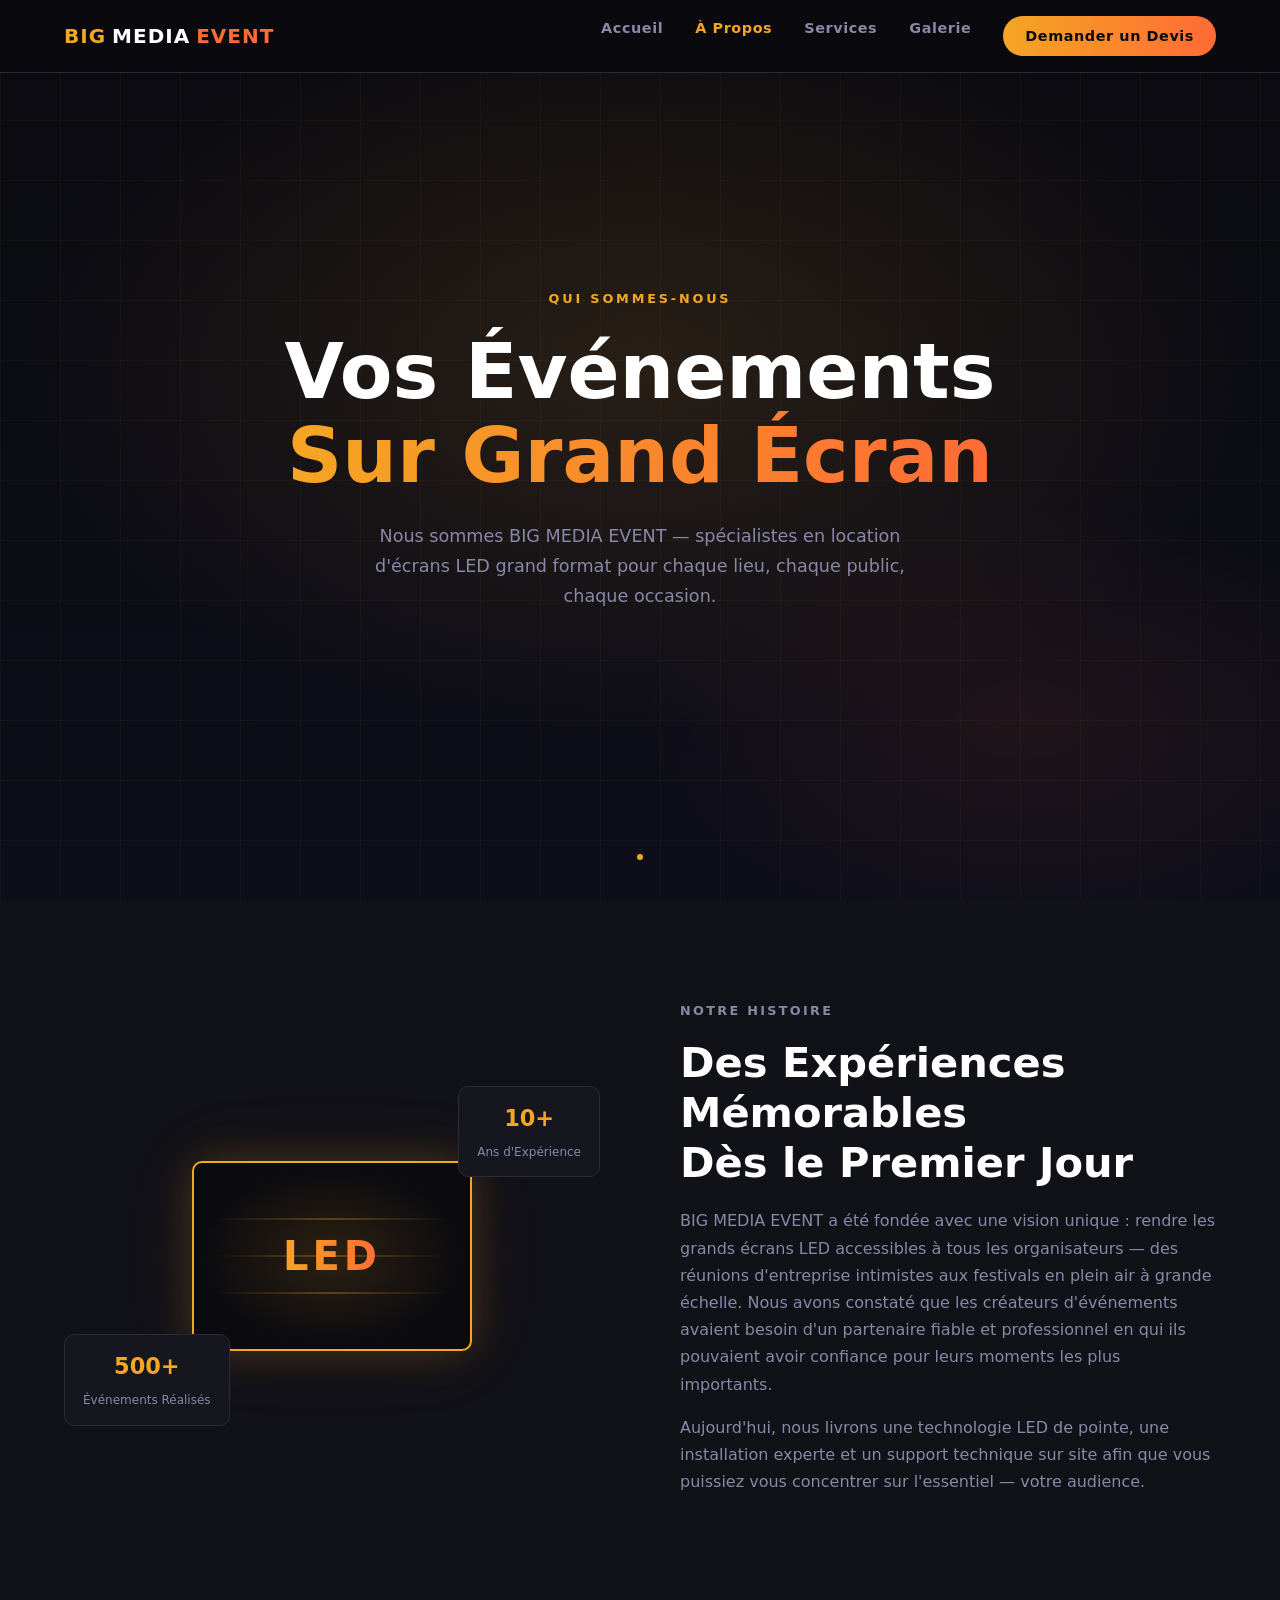
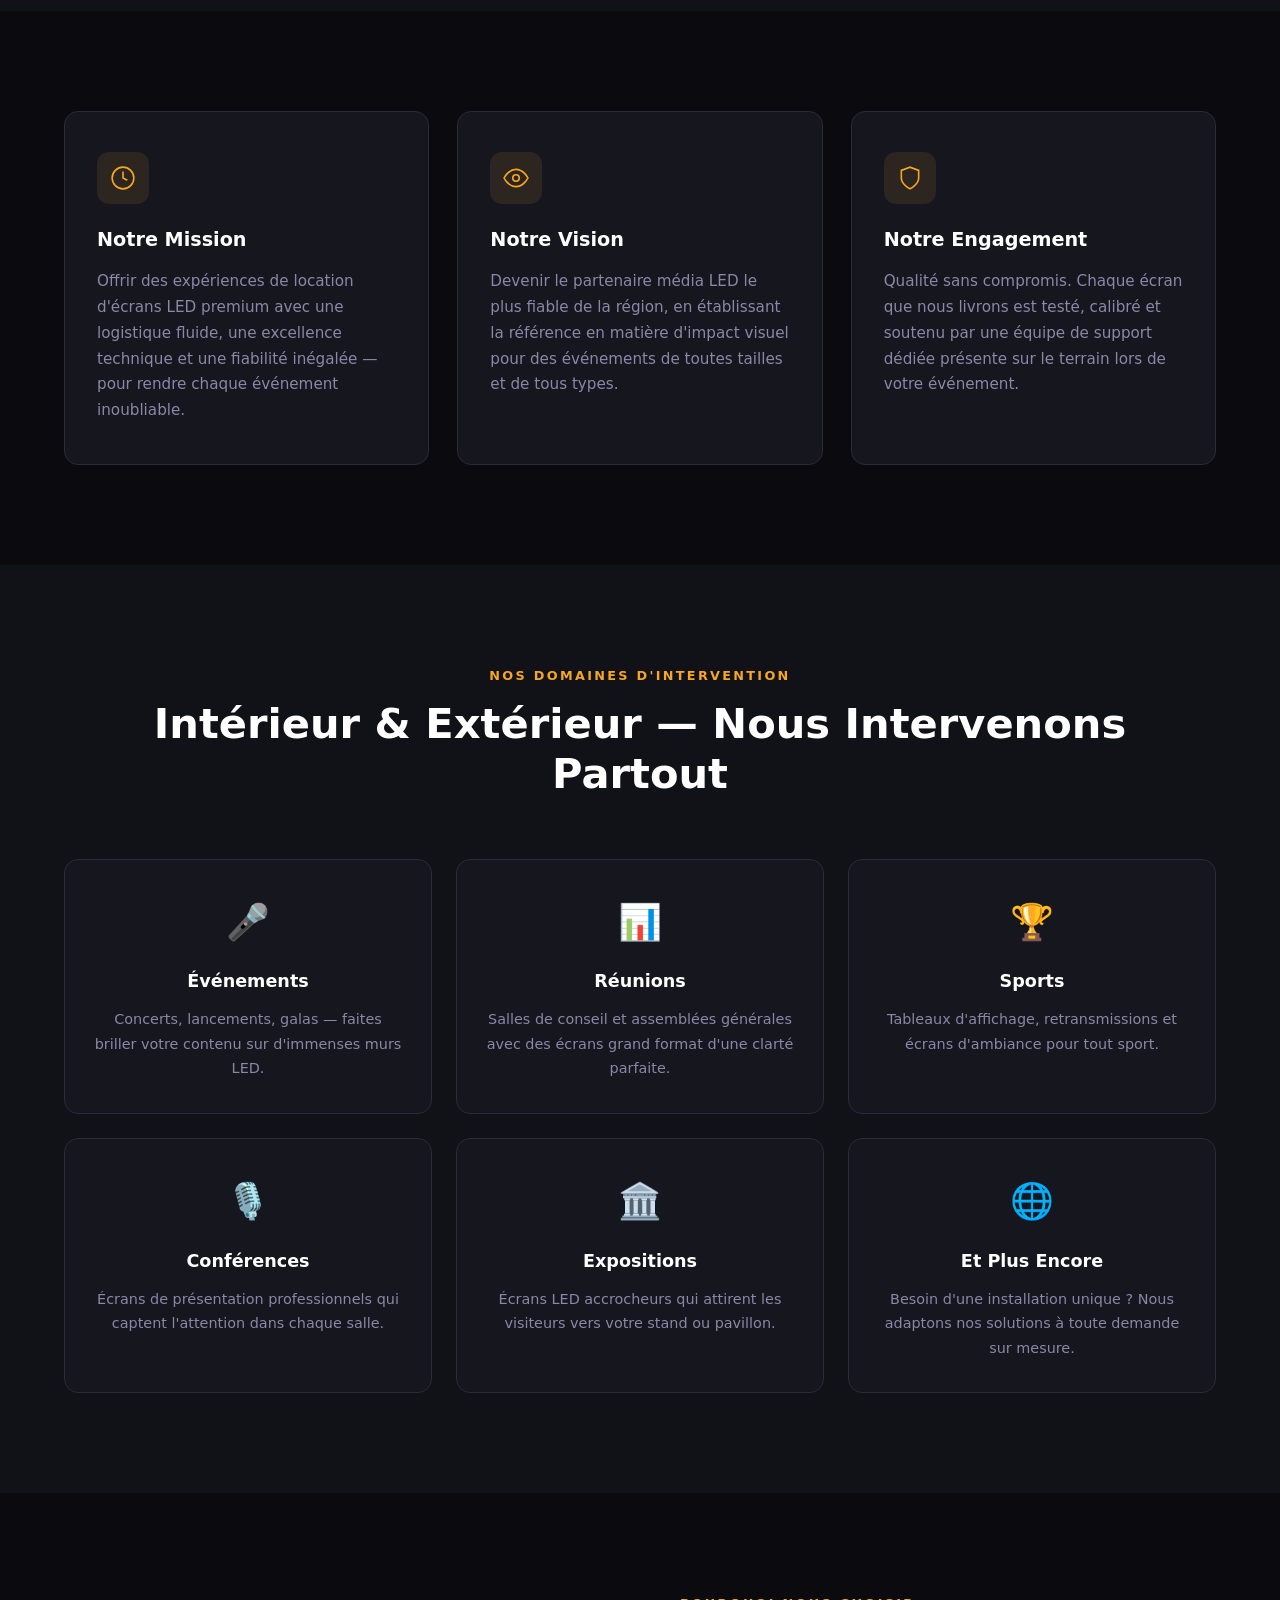
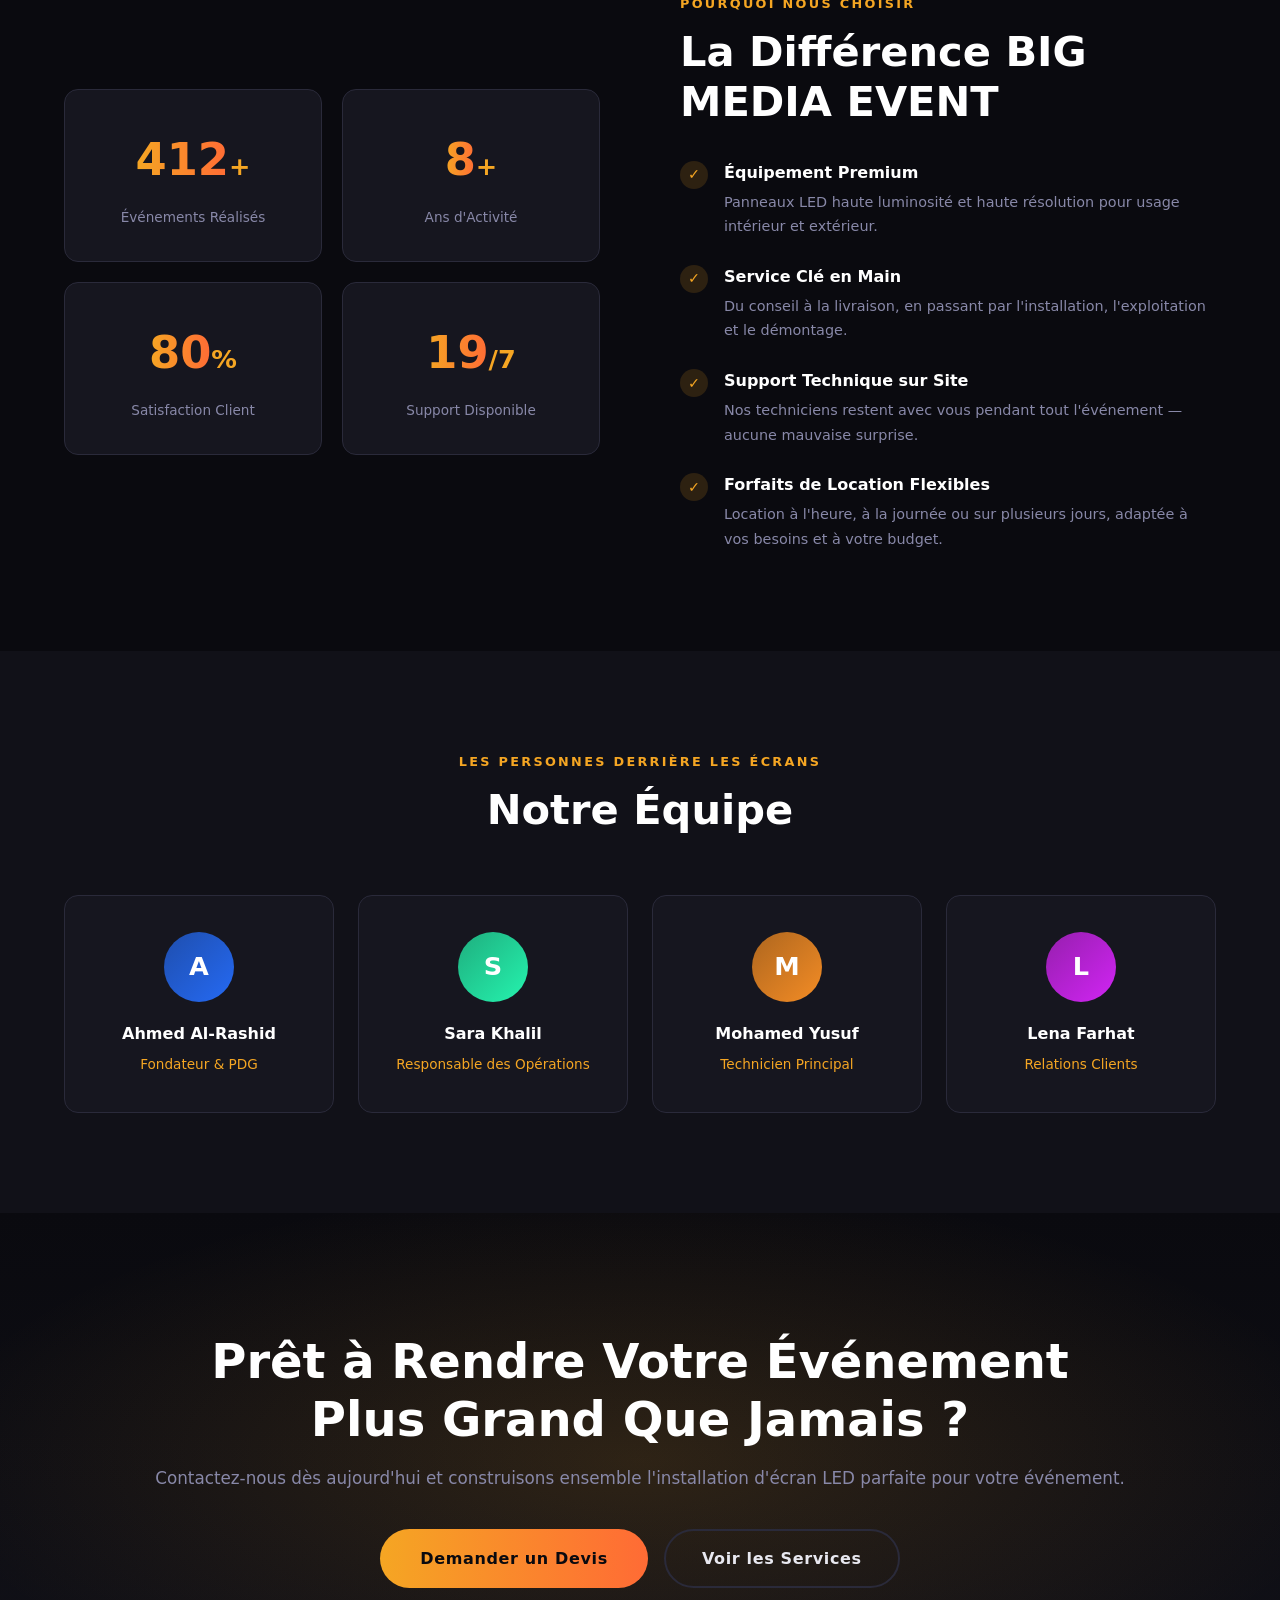
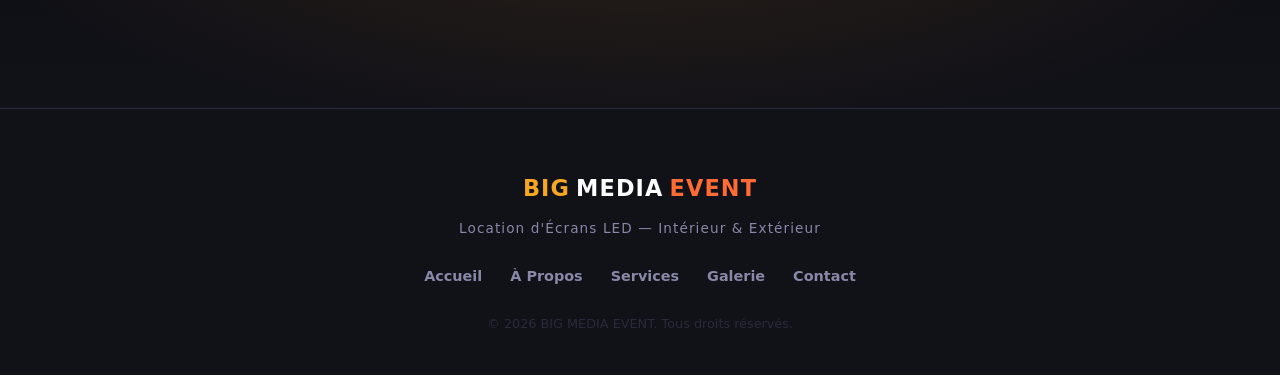
==== commit 9c15e23d: "Translate all pages to French - index.html: Full French translation (Accueil, hero, services, stats," ====
--- a/about.html
+++ b/about.html
@@ -1,9 +1,9 @@
 <!DOCTYPE html>
-<html lang="en">
+<html lang="fr">
 <head>
   <meta charset="UTF-8" />
   <meta name="viewport" content="width=device-width, initial-scale=1.0" />
-  <title>About Us | BIG MEDIA EVENT</title>
+  <title>À Propos | BIG MEDIA EVENT</title>
   <link rel="stylesheet" href="style.css" />
   <link rel="stylesheet" href="about.css" />
 </head>
@@ -18,22 +18,22 @@
         <span class="logo-event">EVENT</span>
       </a>
       <nav class="nav-links">
-        <a href="index.html">Home</a>
-        <a href="about.html" class="active">About</a>
+        <a href="index.html">Accueil</a>
+        <a href="about.html" class="active">À Propos</a>
         <a href="services.html">Services</a>
-        <a href="#">Gallery</a>
-        <a href="#" class="nav-cta">Get a Quote</a>
+        <a href="#">Galerie</a>
+        <a href="#" class="nav-cta">Demander un Devis</a>
       </nav>
-      <button class="hamburger" id="hamburger" aria-label="Toggle menu">
+      <button class="hamburger" id="hamburger" aria-label="Ouvrir le menu">
         <span></span><span></span><span></span>
       </button>
     </div>
     <div class="mobile-menu" id="mobileMenu">
-      <a href="index.html">Home</a>
-      <a href="about.html" class="active">About</a>
+      <a href="index.html">Accueil</a>
+      <a href="about.html" class="active">À Propos</a>
       <a href="services.html">Services</a>
-      <a href="#">Gallery</a>
-      <a href="#">Get a Quote</a>
+      <a href="#">Galerie</a>
+      <a href="#">Demander un Devis</a>
     </div>
   </header>
 
@@ -41,11 +41,11 @@
   <section class="hero">
     <div class="hero-bg"></div>
     <div class="hero-content" data-animate>
-      <p class="hero-eyebrow">Who We Are</p>
-      <h1>Bringing Your Events<br /><span>To The Big Screen</span></h1>
+      <p class="hero-eyebrow">Qui Sommes-Nous</p>
+      <h1>Vos Événements<br /><span>Sur Grand Écran</span></h1>
       <p class="hero-sub">
-        We are BIG MEDIA EVENT — specialists in large-scale LED screen rental
-        for every venue, every crowd, every occasion.
+        Nous sommes BIG MEDIA EVENT — spécialistes en location d'écrans LED grand format
+        pour chaque lieu, chaque public, chaque occasion.
       </p>
     </div>
     <div class="hero-scroll">
@@ -53,7 +53,7 @@
     </div>
   </section>
 
-  <!-- STORY -->
+  <!-- HISTOIRE -->
   <section class="story section">
     <div class="container grid-2">
       <div class="story-visual" data-animate>
@@ -68,22 +68,23 @@
             <span class="screen-label">LED</span>
           </div>
         </div>
-        <div class="stat-badge b1"><strong>500+</strong><span>Events Done</span></div>
-        <div class="stat-badge b2"><strong>10+</strong><span>Years Experience</span></div>
+        <div class="stat-badge b1"><strong>500+</strong><span>Événements Réalisés</span></div>
+        <div class="stat-badge b2"><strong>10+</strong><span>Ans d'Expérience</span></div>
       </div>
       <div class="story-text" data-animate>
-        <p class="section-eyebrow">Our Story</p>
-        <h2>Powering Memorable<br />Experiences Since Day One</h2>
+        <p class="section-eyebrow">Notre Histoire</p>
+        <h2>Des Expériences Mémorables<br />Dès le Premier Jour</h2>
         <p>
-          BIG MEDIA EVENT was founded with a single vision: make large LED displays
-          accessible to every organizer — from intimate corporate meetings to
-          massive outdoor festivals. We saw that event creators needed a reliable,
-          professional partner they could trust with their most important moments.
+          BIG MEDIA EVENT a été fondée avec une vision unique : rendre les grands écrans LED
+          accessibles à tous les organisateurs — des réunions d'entreprise intimistes aux
+          festivals en plein air à grande échelle. Nous avons constaté que les créateurs d'événements
+          avaient besoin d'un partenaire fiable et professionnel en qui ils pouvaient avoir confiance
+          pour leurs moments les plus importants.
         </p>
         <p>
-          Today we deliver cutting-edge LED screen technology, expert installation,
-          and on-site technical support so you can focus on what matters most —
-          your audience.
+          Aujourd'hui, nous livrons une technologie LED de pointe, une installation experte
+          et un support technique sur site afin que vous puissiez vous concentrer sur l'essentiel —
+          votre audience.
         </p>
       </div>
     </div>
@@ -99,11 +100,10 @@
               <circle cx="12" cy="12" r="10"/><path d="M12 6v6l4 2"/>
             </svg>
           </div>
-          <h3>Our Mission</h3>
+          <h3>Notre Mission</h3>
           <p>
-            To deliver premium LED screen rental experiences with seamless
-            logistics, technical excellence, and unmatched reliability — making
-            every event unforgettable.
+            Offrir des expériences de location d'écrans LED premium avec une logistique fluide,
+            une excellence technique et une fiabilité inégalée — pour rendre chaque événement inoubliable.
           </p>
         </div>
         <div class="mv-card" data-animate>
@@ -112,10 +112,10 @@
               <path d="M1 12s4-8 11-8 11 8 11 8-4 8-11 8-11-8-11-8z"/><circle cx="12" cy="12" r="3"/>
             </svg>
           </div>
-          <h3>Our Vision</h3>
+          <h3>Notre Vision</h3>
           <p>
-            To be the most trusted LED media partner in the region, setting the
-            standard for visual impact at events of all sizes and types.
+            Devenir le partenaire média LED le plus fiable de la région, en établissant
+            la référence en matière d'impact visuel pour des événements de toutes tailles et de tous types.
           </p>
         </div>
         <div class="mv-card" data-animate>
@@ -124,91 +124,91 @@
               <path d="M12 22s8-4 8-10V5l-8-3-8 3v7c0 6 8 10 8 10z"/>
             </svg>
           </div>
-          <h3>Our Commitment</h3>
+          <h3>Notre Engagement</h3>
           <p>
-            Zero-compromise quality. Every screen we deliver is tested, calibrated,
-            and backed by a dedicated support team on the ground at your event.
+            Qualité sans compromis. Chaque écran que nous livrons est testé, calibré
+            et soutenu par une équipe de support dédiée présente sur le terrain lors de votre événement.
           </p>
         </div>
       </div>
     </div>
   </section>
 
-  <!-- WHAT WE COVER -->
+  <!-- CE QUE NOUS COUVRONS -->
   <section class="services section">
     <div class="container">
       <div class="section-header" data-animate>
-        <p class="section-eyebrow">What We Cover</p>
-        <h2>Indoor & Outdoor — We Set Up Everywhere</h2>
+        <p class="section-eyebrow">Nos Domaines d'Intervention</p>
+        <h2>Intérieur & Extérieur — Nous Intervenons Partout</h2>
       </div>
       <div class="services-grid">
         <div class="service-card" data-animate>
           <div class="service-icon">🎤</div>
-          <h4>Events</h4>
-          <p>Concerts, launches, galas — let your content shine on massive LED walls.</p>
+          <h4>Événements</h4>
+          <p>Concerts, lancements, galas — faites briller votre contenu sur d'immenses murs LED.</p>
         </div>
         <div class="service-card" data-animate>
           <div class="service-icon">📊</div>
-          <h4>Meetings</h4>
-          <p>Boardrooms and town halls with crystal-clear large-format displays.</p>
+          <h4>Réunions</h4>
+          <p>Salles de conseil et assemblées générales avec des écrans grand format d'une clarté parfaite.</p>
         </div>
         <div class="service-card" data-animate>
           <div class="service-icon">🏆</div>
           <h4>Sports</h4>
-          <p>Scoreboards, replays, and crowd engagement screens for any sport.</p>
+          <p>Tableaux d'affichage, retransmissions et écrans d'ambiance pour tout sport.</p>
         </div>
         <div class="service-card" data-animate>
           <div class="service-icon">🎙️</div>
-          <h4>Conferences</h4>
-          <p>Professional presentation screens that command attention in any hall.</p>
+          <h4>Conférences</h4>
+          <p>Écrans de présentation professionnels qui captent l'attention dans chaque salle.</p>
         </div>
         <div class="service-card" data-animate>
           <div class="service-icon">🏛️</div>
-          <h4>Exhibitions</h4>
-          <p>Eye-catching LED displays that draw visitors to your booth or pavilion.</p>
+          <h4>Expositions</h4>
+          <p>Écrans LED accrocheurs qui attirent les visiteurs vers votre stand ou pavillon.</p>
         </div>
         <div class="service-card" data-animate>
           <div class="service-icon">🌐</div>
-          <h4>And More</h4>
-          <p>Got a unique setup? We tailor solutions to any custom requirement.</p>
-        </div>
-      </div>
-    </div>
-  </section>
-
-  <!-- WHY US -->
+          <h4>Et Plus Encore</h4>
+          <p>Besoin d'une installation unique ? Nous adaptons nos solutions à toute demande sur mesure.</p>
+        </div>
+      </div>
+    </div>
+  </section>
+
+  <!-- POURQUOI NOUS -->
   <section class="why section">
     <div class="container grid-2 flip">
       <div class="why-text" data-animate>
-        <p class="section-eyebrow">Why Choose Us</p>
-        <h2>The BIG MEDIA EVENT Difference</h2>
+        <p class="section-eyebrow">Pourquoi Nous Choisir</p>
+        <h2>La Différence BIG MEDIA EVENT</h2>
         <ul class="why-list">
           <li data-animate>
             <span class="check">✓</span>
             <div>
-              <strong>Premium Equipment</strong>
-              <p>High-brightness, high-resolution LED panels for indoor and outdoor use.</p>
+              <strong>Équipement Premium</strong>
+              <p>Panneaux LED haute luminosité et haute résolution pour usage intérieur et extérieur.</p>
             </div>
           </li>
           <li data-animate>
             <span class="check">✓</span>
             <div>
-              <strong>End-to-End Service</strong>
-              <p>From consultation and delivery to installation, operation, and pack-down.</p>
+              <strong>Service Clé en Main</strong>
+              <p>Du conseil à la livraison, en passant par l'installation, l'exploitation et le démontage.</p>
             </div>
           </li>
           <li data-animate>
             <span class="check">✓</span>
             <div>
-              <strong>On-Site Technical Support</strong>
-              <p>Our technicians stay with you throughout your event — no surprises.</p>
+              <strong>Support Technique sur Site</strong>
+              <p>Nos techniciens restent avec vous pendant tout l'événement — aucune mauvaise surprise.</p>
             </div>
           </li>
           <li data-animate>
             <span class="check">✓</span>
             <div>
-              <strong>Flexible Rental Packages</strong>
-              <p>Hourly, daily, or multi-day rentals scaled to your exact needs and budget.</p>
+              <strong>Forfaits de Location Flexibles</strong>
+              <p>Location à l'heure, à la journée ou sur plusieurs jours, adaptée à vos besoins et à votre budget.</p>
             </div>
           </li>
         </ul>
@@ -217,52 +217,52 @@
         <div class="stats-block">
           <div class="stat">
             <span class="stat-num" data-count="500">0</span><span class="stat-plus">+</span>
-            <p>Events Delivered</p>
+            <p>Événements Réalisés</p>
           </div>
           <div class="stat">
             <span class="stat-num" data-count="10">0</span><span class="stat-plus">+</span>
-            <p>Years in Business</p>
+            <p>Ans d'Activité</p>
           </div>
           <div class="stat">
             <span class="stat-num" data-count="98">0</span><span class="stat-plus">%</span>
-            <p>Client Satisfaction</p>
+            <p>Satisfaction Client</p>
           </div>
           <div class="stat">
             <span class="stat-num" data-count="24">0</span><span class="stat-plus">/7</span>
-            <p>Support Available</p>
-          </div>
-        </div>
-      </div>
-    </div>
-  </section>
-
-  <!-- TEAM -->
+            <p>Support Disponible</p>
+          </div>
+        </div>
+      </div>
+    </div>
+  </section>
+
+  <!-- ÉQUIPE -->
   <section class="team section">
     <div class="container">
       <div class="section-header" data-animate>
-        <p class="section-eyebrow">The People Behind The Screens</p>
-        <h2>Our Team</h2>
+        <p class="section-eyebrow">Les Personnes Derrière les Écrans</p>
+        <h2>Notre Équipe</h2>
       </div>
       <div class="team-grid">
         <div class="team-card" data-animate>
           <div class="team-avatar" style="--hue:220">A</div>
           <h4>Ahmed Al-Rashid</h4>
-          <p>Founder & CEO</p>
+          <p>Fondateur & PDG</p>
         </div>
         <div class="team-card" data-animate>
           <div class="team-avatar" style="--hue:160">S</div>
           <h4>Sara Khalil</h4>
-          <p>Head of Operations</p>
+          <p>Responsable des Opérations</p>
         </div>
         <div class="team-card" data-animate>
           <div class="team-avatar" style="--hue:30">M</div>
           <h4>Mohamed Yusuf</h4>
-          <p>Lead Technician</p>
+          <p>Technicien Principal</p>
         </div>
         <div class="team-card" data-animate>
           <div class="team-avatar" style="--hue:290">L</div>
           <h4>Lena Farhat</h4>
-          <p>Client Relations</p>
+          <p>Relations Clients</p>
         </div>
       </div>
     </div>
@@ -272,11 +272,11 @@
   <section class="cta section">
     <div class="cta-bg"></div>
     <div class="container cta-inner" data-animate>
-      <h2>Ready to Make Your Event<br />Bigger Than Ever?</h2>
-      <p>Get in touch today and let's build the perfect LED screen setup for your event.</p>
+      <h2>Prêt à Rendre Votre Événement<br />Plus Grand Que Jamais ?</h2>
+      <p>Contactez-nous dès aujourd'hui et construisons ensemble l'installation d'écran LED parfaite pour votre événement.</p>
       <div class="cta-buttons">
-        <a href="#" class="btn-primary">Request a Quote</a>
-        <a href="services.html" class="btn-outline">View Services</a>
+        <a href="#" class="btn-primary">Demander un Devis</a>
+        <a href="services.html" class="btn-outline">Voir les Services</a>
       </div>
     </div>
   </section>
@@ -289,15 +289,15 @@
         <span class="logo-media">MEDIA</span>
         <span class="logo-event">EVENT</span>
       </a>
-      <p class="footer-tagline">LED Screen Rental — Indoor & Outdoor</p>
+      <p class="footer-tagline">Location d'Écrans LED — Intérieur & Extérieur</p>
       <div class="footer-links">
-        <a href="index.html">Home</a>
-        <a href="about.html">About</a>
+        <a href="index.html">Accueil</a>
+        <a href="about.html">À Propos</a>
         <a href="services.html">Services</a>
-        <a href="#">Gallery</a>
+        <a href="#">Galerie</a>
         <a href="#">Contact</a>
       </div>
-      <p class="footer-copy">&copy; 2026 BIG MEDIA EVENT. All rights reserved.</p>
+      <p class="footer-copy">&copy; 2026 BIG MEDIA EVENT. Tous droits réservés.</p>
     </div>
   </footer>
 
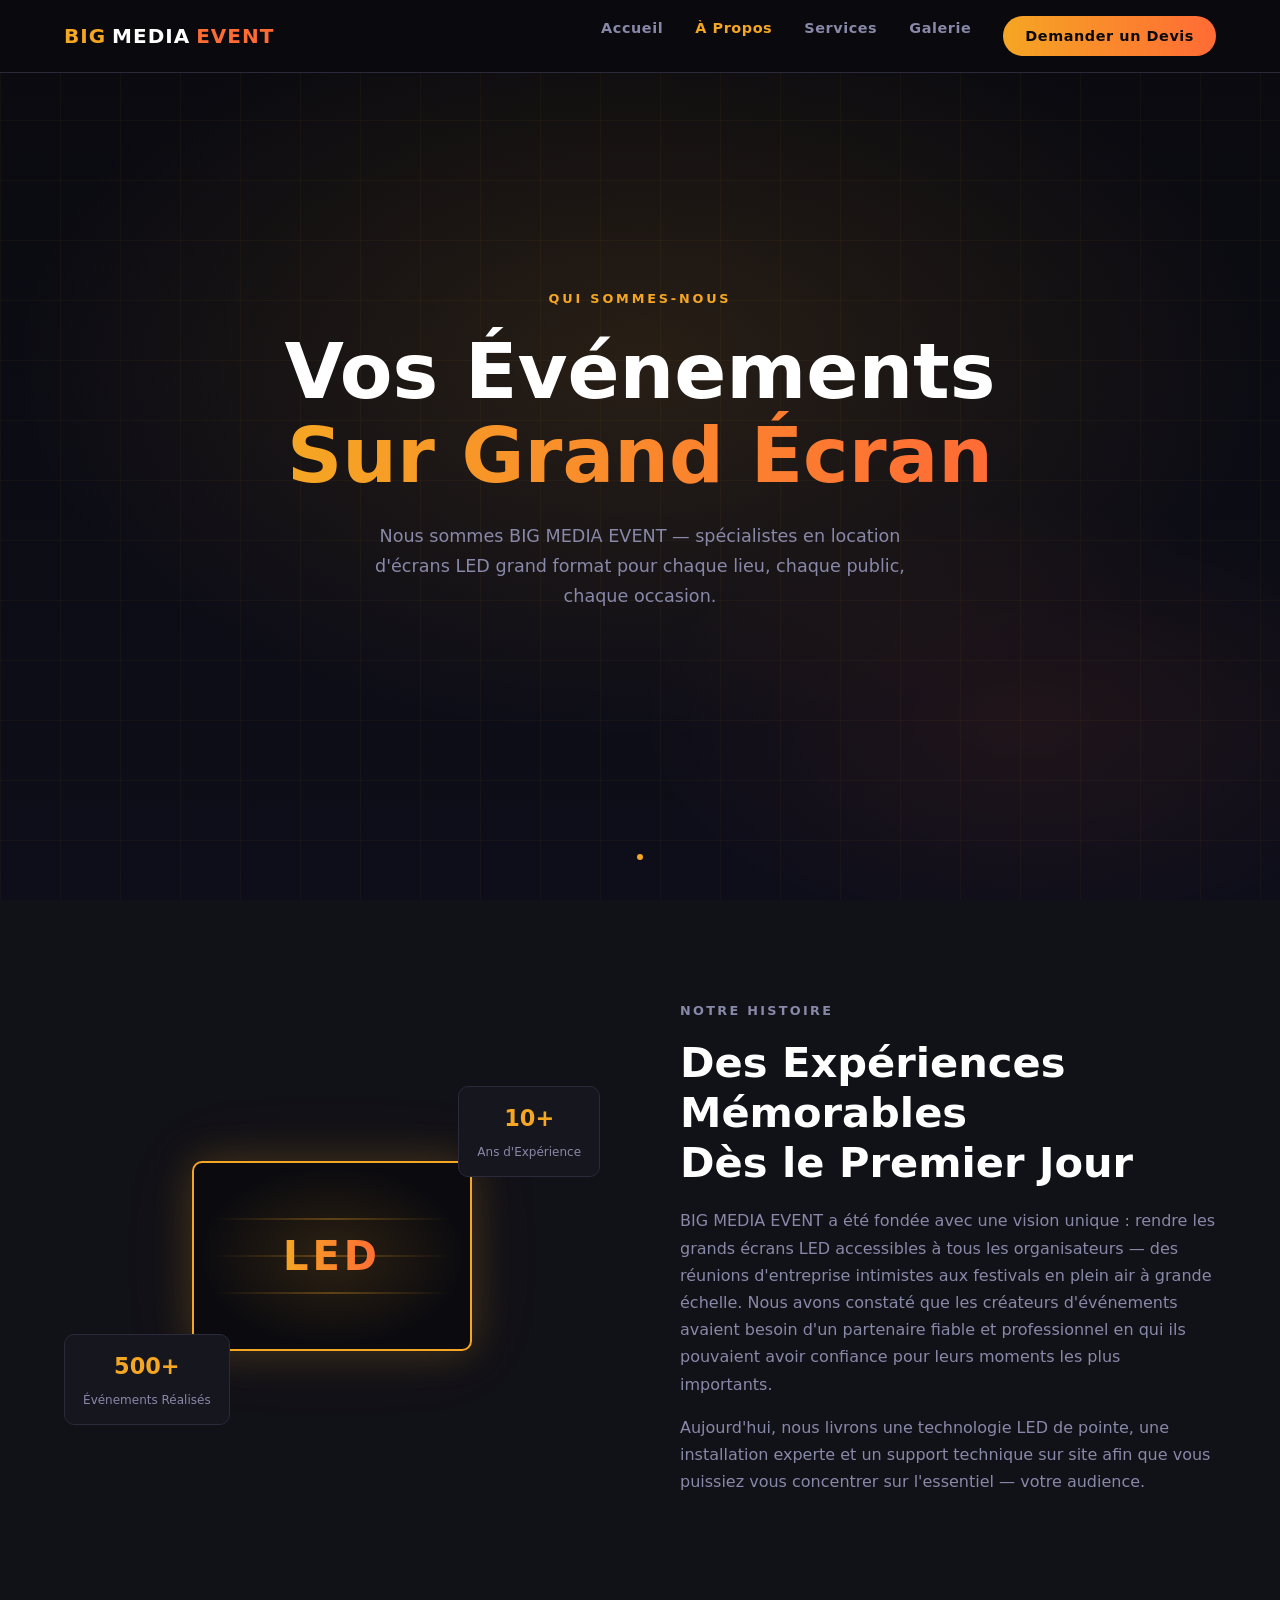
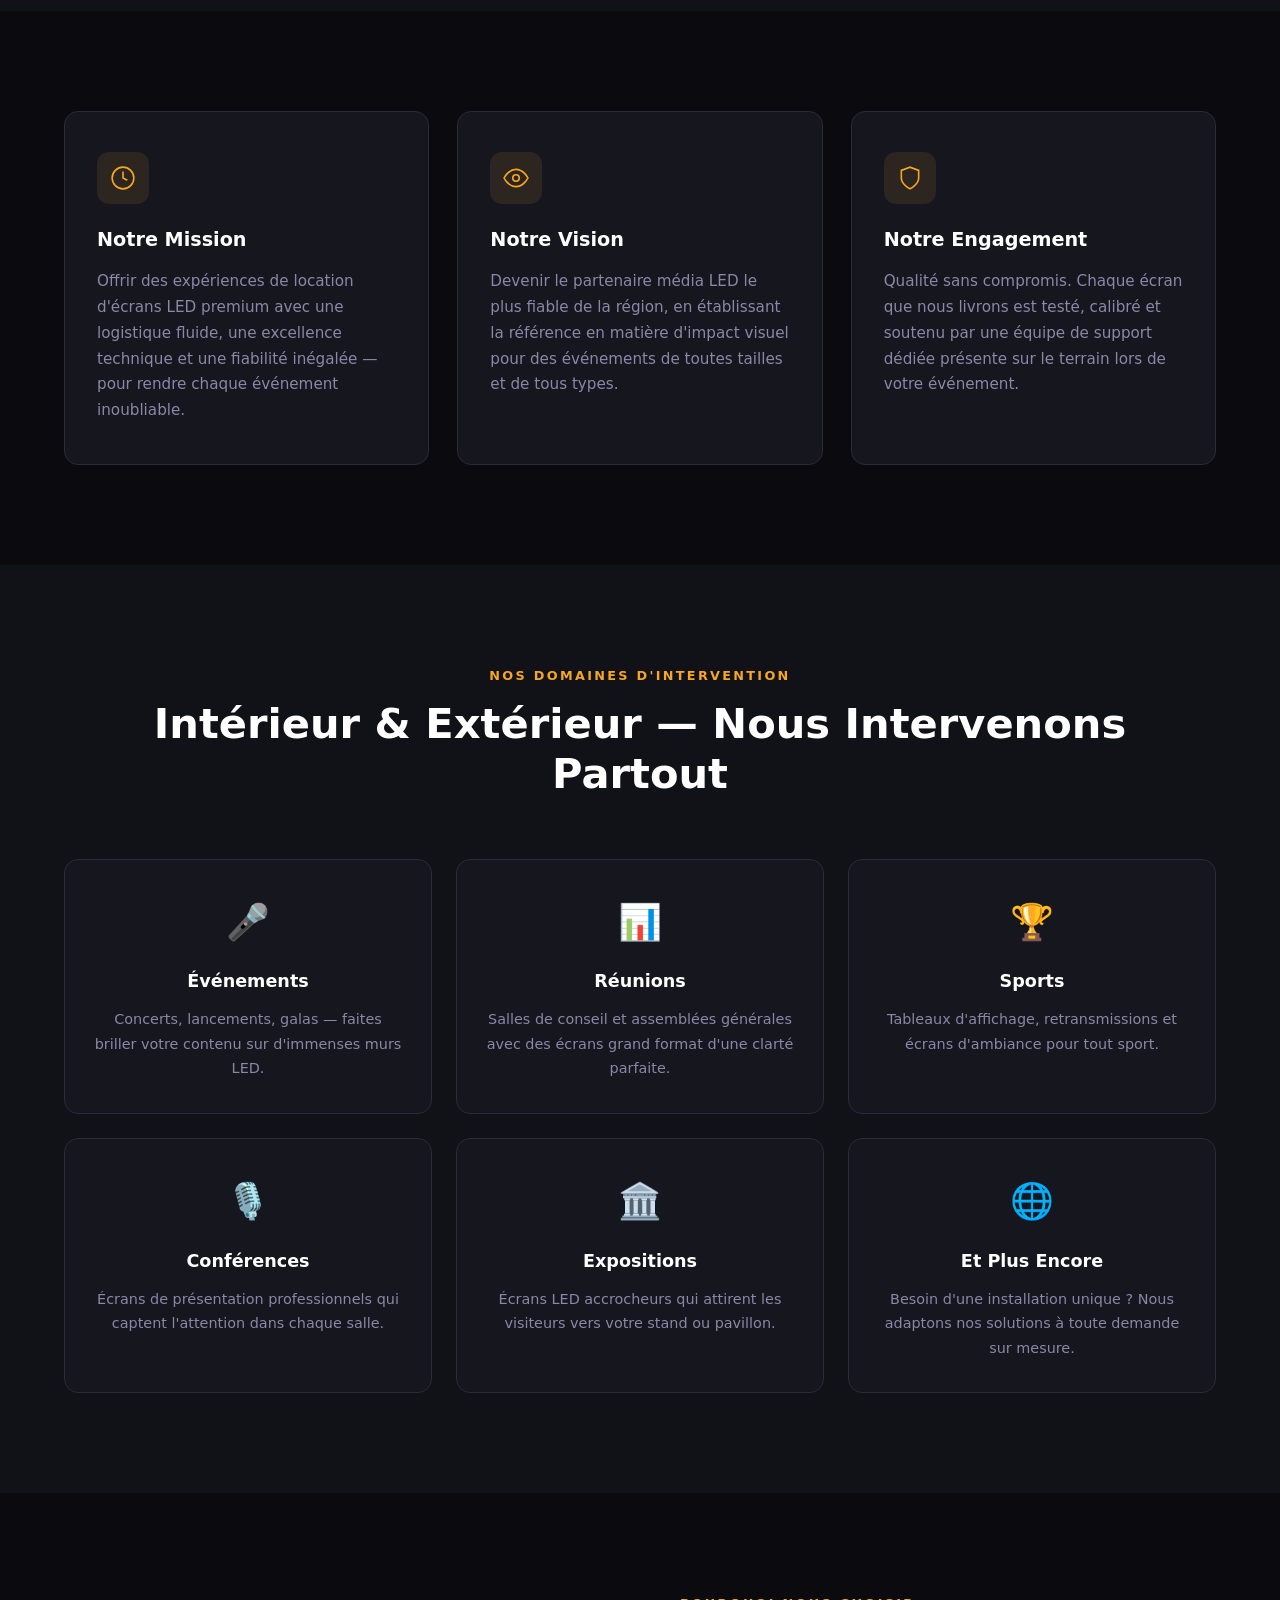
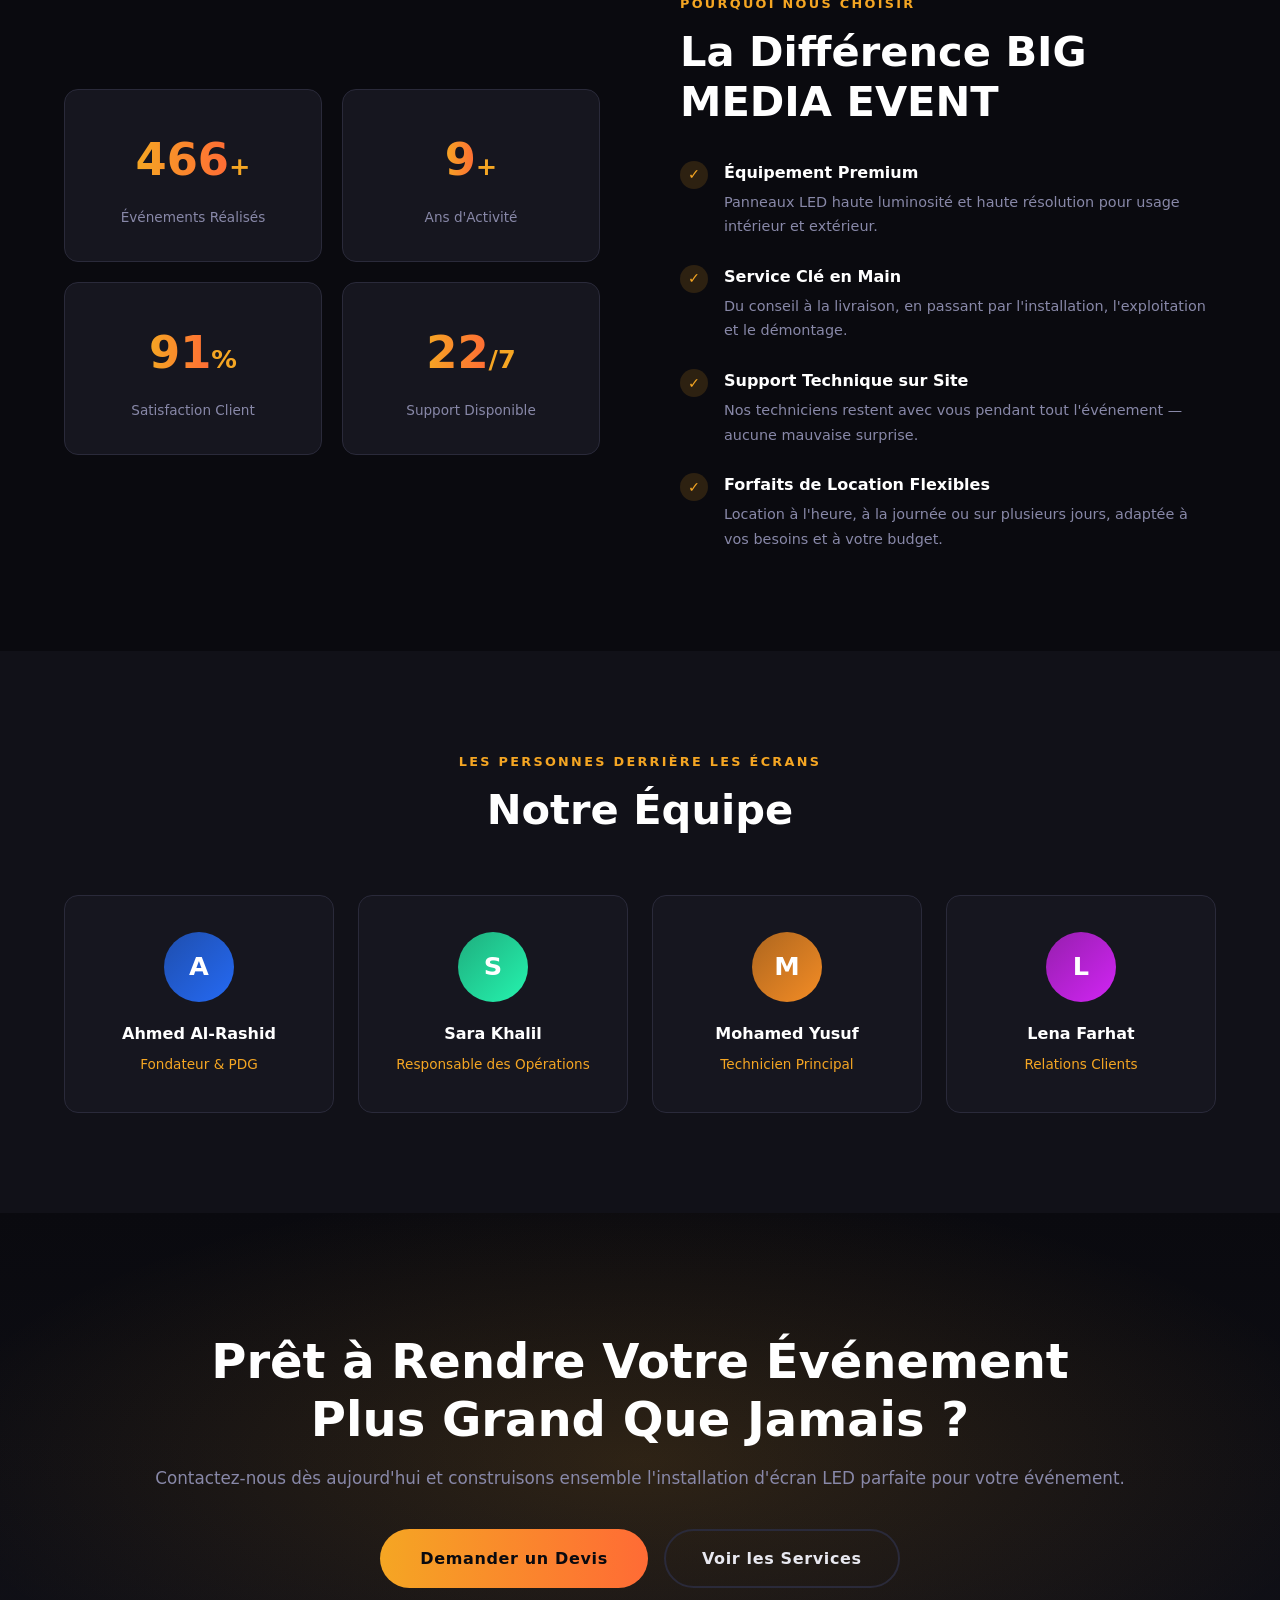
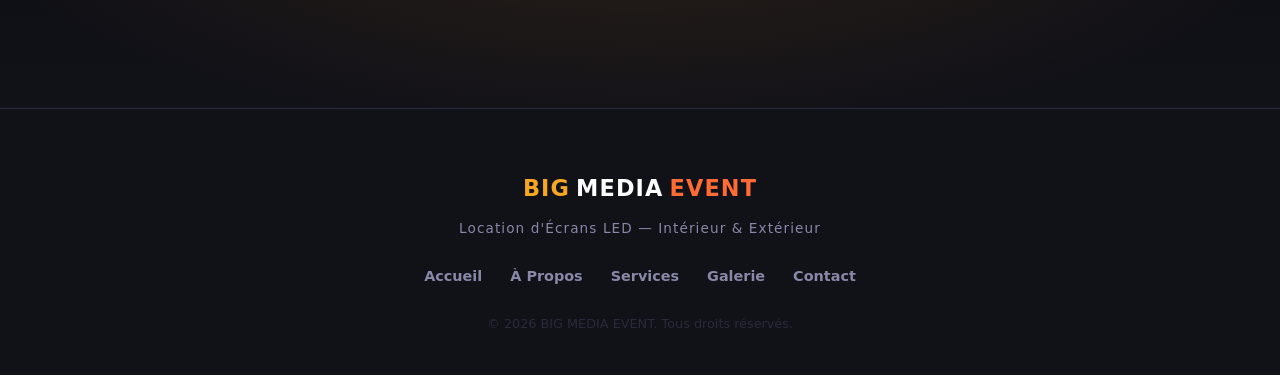
==== commit f19e507b: "Add Gallery and Contact pages in French, update all nav links - gallery.html: Filterable portfolio w" ====
--- a/about.html
+++ b/about.html
@@ -21,8 +21,8 @@
         <a href="index.html">Accueil</a>
         <a href="about.html" class="active">À Propos</a>
         <a href="services.html">Services</a>
-        <a href="#">Galerie</a>
-        <a href="#" class="nav-cta">Demander un Devis</a>
+        <a href="gallery.html">Galerie</a>
+        <a href="contact.html" class="nav-cta">Demander un Devis</a>
       </nav>
       <button class="hamburger" id="hamburger" aria-label="Ouvrir le menu">
         <span></span><span></span><span></span>
@@ -32,8 +32,8 @@
       <a href="index.html">Accueil</a>
       <a href="about.html" class="active">À Propos</a>
       <a href="services.html">Services</a>
-      <a href="#">Galerie</a>
-      <a href="#">Demander un Devis</a>
+      <a href="gallery.html">Galerie</a>
+      <a href="contact.html">Demander un Devis</a>
     </div>
   </header>
 
@@ -275,7 +275,7 @@
       <h2>Prêt à Rendre Votre Événement<br />Plus Grand Que Jamais ?</h2>
       <p>Contactez-nous dès aujourd'hui et construisons ensemble l'installation d'écran LED parfaite pour votre événement.</p>
       <div class="cta-buttons">
-        <a href="#" class="btn-primary">Demander un Devis</a>
+        <a href="contact.html" class="btn-primary">Demander un Devis</a>
         <a href="services.html" class="btn-outline">Voir les Services</a>
       </div>
     </div>
@@ -294,8 +294,8 @@
         <a href="index.html">Accueil</a>
         <a href="about.html">À Propos</a>
         <a href="services.html">Services</a>
-        <a href="#">Galerie</a>
-        <a href="#">Contact</a>
+        <a href="gallery.html">Galerie</a>
+        <a href="contact.html">Contact</a>
       </div>
       <p class="footer-copy">&copy; 2026 BIG MEDIA EVENT. Tous droits réservés.</p>
     </div>
